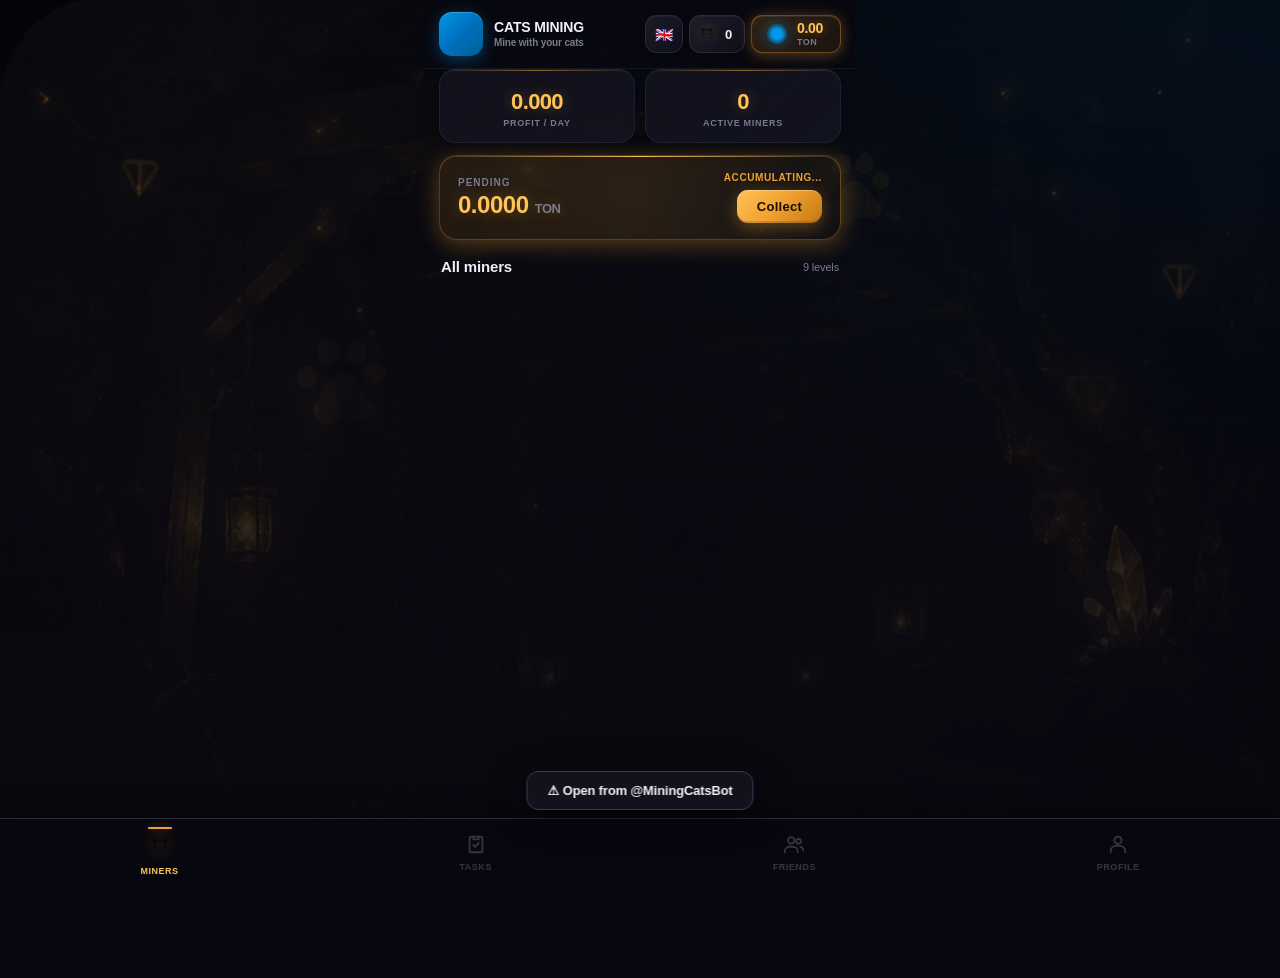
==== public/index.html @ e2fbff1a "premium cat icon replaces pickaxe svg everywhere" ====
<!DOCTYPE html>
<html lang="en">
<head>
<meta charset="UTF-8">
<meta name="viewport" content="width=device-width,initial-scale=1,maximum-scale=1,user-scalable=no,viewport-fit=cover">
<meta name="theme-color" content="#080810">
<title>Cats Mining</title>
<link rel="stylesheet" href="style.css">
<script src="https://telegram.org/js/telegram-web-app.js"></script>
<script src="https://unpkg.com/@tonconnect/ui@2.0.6/dist/tonconnect-ui.min.js"></script>
</head>
<body>
<div id="app">

  <!-- HEADER (no wallet button) -->
  <div class="header">
    <div class="header-left">
      <div class="hdr-logo-wrap">
        <img class="hdr-logo" src="images/logo.png" alt="" onerror="this.style.display='none'">
      </div>
      <div>
        <div class="hdr-name">CATS MINING</div>
        <div class="hdr-sub" id="app-sub">Mine with your cats</div>
      </div>
    </div>
    <div class="header-right">
      <div class="lang-btn" id="lang-btn" onclick="toggleLangMenu()">🇬🇧</div>
      <div class="hdr-mini-stat">
        <img class="mini-cat" src="images/cat-icon.png" alt="">
        <span id="hdr-miners">0</span>
      </div>
      <div class="hdr-balance">
        <img class="ton-ico-lg" src="images/ton-coin.png" alt="" onerror="this.outerHTML='<div class=ton-glow></div>'">
        <div>
          <div class="hdr-bal-val" id="balance-display">0.00</div>
          <div class="hdr-bal-lbl">TON</div>
        </div>
      </div>
    </div>
  </div>

  <!-- LANG MENU -->
  <div class="lang-menu" id="lang-menu" style="display:none">
    <div class="lang-opt" onclick="setLang('en')">🇬🇧 English</div>
    <div class="lang-opt" onclick="setLang('ru')">🇷🇺 Русский</div>
    <div class="lang-opt" onclick="setLang('ar')">🇸🇦 العربية</div>
    <div class="lang-opt" onclick="setLang('pt')">🇧🇷 Português</div>
    <div class="lang-opt" onclick="setLang('hi')">🇮🇳 हिन्दी</div>
    <div class="lang-opt" onclick="setLang('tr')">🇹🇷 Türkçe</div>
  </div>

  <!-- PAGES -->
  <div class="pages">

    <!-- MINERS -->
    <div class="page active" id="page-miners">
      <div class="hero-bg">
        <img src="images/welcome.png" alt="" onerror="this.parentElement.style.display='none'">
        <div class="hero-overlay"></div>
      </div>
      <div class="stats-row">
        <div class="stat-card">
          <div class="stat-ico" id="stat-ico-profit"></div>
          <div class="stat-val" id="stat-profit">0.000</div>
          <div class="stat-lbl" id="stat-profit-label">Profit / day</div>
        </div>
        <div class="stat-card">
          <div class="stat-ico" id="stat-ico-miners"></div>
          <div class="stat-val" id="stat-miners">0</div>
          <div class="stat-lbl" id="stat-miners-label">Active miners</div>
        </div>
      </div>
      <div class="pending-box">
        <div>
          <div class="pnd-lbl" id="pending-label">PENDING</div>
          <div class="pnd-val" id="pending-value">0.0000 <span class="pnd-ton">TON</span></div>
        </div>
        <div class="pnd-right">
          <div class="pnd-status" id="pending-status">Accumulating...</div>
          <button class="pnd-btn" id="collect-btn" onclick="collectEarnings()">Collect</button>
        </div>
      </div>
      <div class="sec-hdr">
        <span id="miners-title">All miners</span>
        <span class="sec-count">9 <span id="miners-levels">levels</span></span>
      </div>
      <div id="miners-list"></div>
    </div>

    <!-- TASKS -->
    <div class="page" id="page-tasks">
      <div class="pg-banner"><img src="images/bg-tasks.png" alt="" onerror="this.parentElement.style.display='none'"></div>
      <div class="sec-hdr"><span id="tasks-title">Available tasks</span></div>
      <div id="tasks-list"></div>
    </div>

    <!-- FRIENDS -->
    <div class="page" id="page-friends">
      <div class="pg-banner"><img src="images/bg-friends.png" alt="" onerror="this.parentElement.style.display='none'"></div>
      <div class="fr-hdr">
        <div class="fr-title" id="friends-title">Invite Friends</div>
        <div class="fr-sub" id="friends-sub">Earn 10% commission on every deposit</div>
      </div>
      <div class="ref-box">
        <div class="ref-lbl" id="ref-label">Your invite link</div>
        <div class="ref-row">
          <input class="ref-inp" id="ref-link" readonly>
          <button class="ref-copy" onclick="copyRefLink()">📋</button>
        </div>
        <div class="ref-btns">
          <button class="ref-btn-share" onclick="shareRef()" id="btn-share">↗ Share</button>
          <button class="ref-btn-send" onclick="sendRefChat()" id="btn-send">✈ Send</button>
        </div>
      </div>
      <div class="ref-stats">
        <div class="ref-stat-card">
          <div class="ref-stat-num" id="ref-count">0</div>
          <div class="ref-stat-lbl" id="ref-count-label">Total referrals</div>
        </div>
        <div class="ref-stat-card">
          <div class="ref-stat-num" id="ref-commission">0.00</div>
          <div class="ref-stat-lbl" id="ref-commission-label">Commission</div>
        </div>
      </div>
      <div id="ref-list"></div>
    </div>

    <!-- PROFILE -->
    <div class="page" id="page-profile">
      <div class="prof-hdr">
        <div class="prof-av" id="profile-avatar"></div>
        <div class="prof-name" id="profile-name">Player</div>
        <div class="prof-id" id="profile-id">ID: ---</div>
      </div>

      <!-- WALLET CARD -->
      <div class="wallet-card" id="wallet-card">
        <div class="wallet-card-top">
          <div class="wallet-card-icon">
            <img src="images/ton-coin.png" alt="" onerror="this.outerHTML='<div class=ton-glow></div>'">
          </div>
          <div class="wallet-card-info">
            <div class="wallet-card-lbl">Balance</div>
            <div class="wallet-card-val" id="wallet-card-balance">0.00 TON</div>
            <div class="wallet-card-usd" id="wallet-card-usd">≈ $0.00</div>
          </div>
          <button class="wallet-card-btn" id="wallet-card-btn" onclick="connectWallet()">
            <svg viewBox="0 0 24 24" fill="none" stroke="currentColor" stroke-width="2" stroke-linecap="round" stroke-linejoin="round"><rect x="2" y="6" width="20" height="14" rx="2"/><path d="M16 14a2 2 0 010-4h6v4z"/></svg>
            <span id="wallet-card-btn-text">Connect</span>
          </button>
        </div>
        <div class="wallet-card-addr" id="wallet-card-addr" style="display:none">
          <span class="wallet-addr-text" id="wallet-addr-text"></span>
          <button class="wallet-addr-copy" onclick="copyWalletAddr()">📋</button>
        </div>
      </div>

      <div class="prof-stats">
        <div class="prof-row"><span class="prof-lbl" id="ps-invested-label">Total Invested</span><span class="prof-val" id="ps-invested">0.00 TON</span></div>
        <div class="prof-row"><span class="prof-lbl" id="ps-earned-label">Total Earned</span><span class="prof-val green" id="ps-earned">0.00 TON</span></div>
        <div class="prof-row"><span class="prof-lbl" id="ps-withdrawn-label">Total Withdrawn</span><span class="prof-val" id="ps-withdrawn">0.00 TON</span></div>
        <div class="prof-row"><span class="prof-lbl" id="ps-balance-label">Referrals</span><span class="prof-val" id="ps-refs">0</span></div>
        <div class="prof-row"><span class="prof-lbl" id="ps-joined-label">Joined</span><span class="prof-val" id="ps-joined">---</span></div>
      </div>

      <button class="wd-btn" onclick="openWithdraw()" id="withdraw-btn">
        <svg viewBox="0 0 24 24" fill="none" stroke="currentColor" stroke-width="2.5" stroke-linecap="round" stroke-linejoin="round"><path d="M12 19V5"/><path d="M5 12l7-7 7 7"/></svg>
        Withdraw
      </button>

      <div class="lang-sec">
        <div class="lang-sec-title" id="lang-title">Language</div>
        <div class="lang-chips">
          <div class="lang-c" onclick="setLang('en')">🇬🇧</div>
          <div class="lang-c" onclick="setLang('ru')">🇷🇺</div>
          <div class="lang-c" onclick="setLang('ar')">🇸🇦</div>
          <div class="lang-c" onclick="setLang('pt')">🇧🇷</div>
          <div class="lang-c" onclick="setLang('hi')">🇮🇳</div>
          <div class="lang-c" onclick="setLang('tr')">🇹🇷</div>
        </div>
      </div>
    </div>

    <!-- MANUAL DEPOSIT FULL PAGE -->
    <div class="page" id="page-manual">
      <div class="manual-hdr">
        <button class="back-btn" onclick="goPage('miners',document.querySelector('.nav-i'))">
          <svg viewBox="0 0 24 24" fill="none" stroke="currentColor" stroke-width="2.5" stroke-linecap="round" stroke-linejoin="round"><path d="M15 18l-6-6 6-6"/></svg>
        </button>
        <div class="manual-title">Manual Deposit</div>
        <div style="width:32px"></div>
      </div>

      <div class="manual-amount-box">
        <div class="manual-amt-lbl">Send exactly</div>
        <div class="manual-amt-val" id="manual-amt-val">0.000000 TON</div>
        <div class="manual-amt-sub">to the address below</div>
      </div>

      <div class="manual-step">
        <div class="manual-step-hdr">
          <div class="manual-step-num">1</div>
          <div class="manual-step-title">WALLET ADDRESS</div>
        </div>
        <div class="manual-input-row">
          <div class="manual-input-val" id="manual-addr-val"></div>
          <button class="manual-copy-btn" onclick="copyText(document.getElementById('manual-addr-val').textContent)">Copy</button>
        </div>
      </div>

      <div class="manual-step">
        <div class="manual-step-hdr">
          <div class="manual-step-num">2</div>
          <div class="manual-step-title">MEMO / COMMENT</div>
        </div>
        <div class="manual-input-row memo-row">
          <div class="manual-input-val memo-val" id="manual-memo-val"></div>
          <button class="manual-copy-btn" onclick="copyText(document.getElementById('manual-memo-val').textContent)">Copy</button>
        </div>
      </div>

      <div class="manual-warn">
        <div class="manual-warn-hdr">⚠️ Important</div>
        <ul>
          <li>Send exactly <span id="manual-warn-amt">0</span> TON</li>
          <li>Include the memo / comment</li>
          <li>Miner activates after verification (max 10 min)</li>
        </ul>
      </div>

      <button class="manual-confirm-btn" onclick="confirmManualPayment()">
        I have sent the payment
      </button>
    </div>

    <!-- PAYMENT SENT SUCCESS -->
    <div class="page" id="page-sent">
      <div class="sent-wrap">
        <div class="sent-ring">
          <svg class="sent-check" viewBox="0 0 24 24" fill="none" stroke="currentColor" stroke-width="3" stroke-linecap="round" stroke-linejoin="round"><polyline points="20 6 9 17 4 12"/></svg>
        </div>
        <div class="sent-title">Payment Sent!</div>
        <div class="sent-sub">Your payment is being verified<br>This may take up to 10 minutes</div>

        <div class="sent-miner-card" id="sent-miner-card"></div>

        <div class="sent-status-row">
          <span class="sent-status-lbl">Status</span>
          <span class="sent-status-val">⏳ Pending verification</span>
        </div>

        <div class="sent-info">You will be notified here<br>once your miner is active.</div>

        <button class="sent-btn" onclick="goPage('miners',document.querySelector('.nav-i'))">Go to Miners</button>
      </div>
    </div>
  </div>

  <!-- BUY MINER MODAL -->
  <div class="modal" id="buy-modal" style="display:none" onclick="if(event.target===this)this.style.display='none'">
    <div class="modal-box" id="buy-content"></div>
  </div>

  <!-- WITHDRAW MODAL -->
  <div class="modal" id="withdraw-modal" style="display:none" onclick="if(event.target===this)this.style.display='none'">
    <div class="modal-box" id="withdraw-content"></div>
  </div>

  <!-- TOAST -->
  <div class="toast" id="toast"></div>

  <!-- NAV -->
  <div class="nav">
    <div class="nav-i active" data-page="miners" onclick="goPage('miners',this)">
      <img class="nav-cat" src="images/cat-icon.png" alt="">
      <div class="nav-t" id="nav-miners">Miners</div>
    </div>
    <div class="nav-i" data-page="tasks" onclick="goPage('tasks',this)">
      <svg class="nav-svg" viewBox="0 0 24 24" fill="none" stroke="currentColor" stroke-width="2" stroke-linecap="round" stroke-linejoin="round"><rect x="5" y="4" width="14" height="17" rx="2"/><path d="M9 4v3h6V4"/><path d="M9 13l2 2 4-4"/></svg>
      <div class="nav-t" id="nav-tasks">Tasks</div>
    </div>
    <div class="nav-i" data-page="friends" onclick="goPage('friends',this)">
      <svg class="nav-svg" viewBox="0 0 24 24" fill="none" stroke="currentColor" stroke-width="2" stroke-linecap="round" stroke-linejoin="round"><circle cx="9" cy="8" r="3.5"/><path d="M2 21v-1a5 5 0 015-5h4a5 5 0 015 5v1"/><circle cx="17" cy="9" r="2.5"/><path d="M22 19v-.5a3.5 3.5 0 00-3-3.46"/></svg>
      <div class="nav-t" id="nav-friends">Friends</div>
    </div>
    <div class="nav-i" data-page="profile" onclick="goPage('profile',this)">
      <svg class="nav-svg" viewBox="0 0 24 24" fill="none" stroke="currentColor" stroke-width="2" stroke-linecap="round" stroke-linejoin="round"><circle cx="12" cy="8" r="4"/><path d="M4 21v-1a6 6 0 016-6h4a6 6 0 016 6v1"/></svg>
      <div class="nav-t" id="nav-profile">Profile</div>
    </div>
  </div>

</div>
<script src="lang.js"></script>
<script src="app.js"></script>
</body>
</html>
---- public/style.css ----
:root{
  --bg:#080810;
  --bg-2:#0d0d18;
  --sf:#13131f;
  --sf-2:#181826;
  --cd:#1f1f2e;
  --bd:#2a2a3e;
  --bd-glow:#3a3a55;
  --amber:#f0a030;
  --amber-l:#ffc457;
  --amber-glow:rgba(240,160,48,.35);
  --blue:#0098EA;
  --blue-l:#3ab9ff;
  --blue-glow:rgba(0,152,234,.35);
  --green:#10b981;
  --green-glow:rgba(16,185,129,.35);
  --purple:#a855f7;
  --purple-glow:rgba(168,85,247,.35);
  --red:#ef4444;
  --tx:#f0f0f5;
  --dm:#7a7a8e;
  --dm-2:#4a4a5e;
}
*{margin:0;padding:0;box-sizing:border-box;-webkit-tap-highlight-color:transparent;-webkit-user-select:none;user-select:none}
html,body{height:100%;overflow-x:hidden}
body{
  background:var(--bg);
  background-image:
    radial-gradient(ellipse at top right, rgba(0,152,234,.12) 0%, transparent 50%),
    radial-gradient(ellipse at bottom left, rgba(240,160,48,.08) 0%, transparent 50%),
    url('images/bg-app.png');
  background-size:cover;
  background-position:center top;
  background-repeat:no-repeat;
  background-attachment:fixed;
  color:var(--tx);
  font-family:'SF Pro Display',-apple-system,BlinkMacSystemFont,'Segoe UI',Roboto,sans-serif;
  font-weight:500;letter-spacing:-.01em;
  padding-bottom:78px;min-height:100vh;
}
body::before{
  content:'';position:fixed;inset:0;
  background:linear-gradient(180deg,rgba(8,8,16,.4) 0%,rgba(8,8,16,.85) 60%,rgba(8,8,16,.95) 100%);
  pointer-events:none;z-index:0;
}
#app{max-width:430px;margin:0 auto;min-height:100vh;position:relative;z-index:1}

/* ============ HEADER ============ */
.header{
  display:flex;justify-content:space-between;align-items:center;
  padding:12px 14px 12px;gap:10px;
  position:sticky;top:0;z-index:30;
  background:linear-gradient(180deg,rgba(8,8,16,.95) 0%,rgba(8,8,16,.85) 100%);
  backdrop-filter:blur(20px);-webkit-backdrop-filter:blur(20px);
  border-bottom:1px solid rgba(42,42,62,.4);
}
.header-left{display:flex;align-items:center;gap:11px;flex:1;min-width:0}
.hdr-logo-wrap{
  width:44px;height:44px;border-radius:13px;
  background:linear-gradient(135deg,var(--blue) 0%,#0070BB 50%,#005f99 100%);
  display:flex;align-items:center;justify-content:center;
  box-shadow:0 4px 16px var(--blue-glow),inset 0 1px 0 rgba(255,255,255,.2);
  position:relative;flex-shrink:0;
}
.hdr-logo{width:40px;height:40px;border-radius:11px;object-fit:cover}
.hdr-name{font-size:14px;font-weight:800;letter-spacing:-.01em;color:var(--tx);line-height:1.1}
.hdr-sub{font-size:10px;color:var(--dm);font-weight:600;margin-top:2px;line-height:1}
.header-right{display:flex;align-items:stretch;gap:6px;flex-shrink:0;height:38px}

/* All header cards same height + style */
.lang-btn,.hdr-mini-stat,.hdr-balance{
  height:38px;
  border-radius:11px;
  display:flex;align-items:center;justify-content:center;
  cursor:pointer;transition:transform .12s,border-color .15s;
  backdrop-filter:blur(10px);-webkit-backdrop-filter:blur(10px);
  box-shadow:0 2px 10px rgba(0,0,0,.3),inset 0 1px 0 rgba(255,255,255,.04);
}
.lang-btn:active,.hdr-mini-stat:active,.hdr-balance:active{transform:scale(.96)}

/* Language button */
.lang-btn{
  width:38px;
  background:linear-gradient(135deg,rgba(31,31,46,.85),rgba(19,19,31,.7));
  border:1px solid var(--bd);
  font-size:15px;line-height:1;
}
.lang-btn:hover{border-color:var(--bd-glow)}

/* Miner count card */
.hdr-mini-stat{
  background:linear-gradient(135deg,rgba(31,31,46,.85),rgba(19,19,31,.7));
  border:1px solid var(--bd);
  padding:0 12px 0 6px;gap:7px;
}
.hdr-mini-stat .mini-ico{
  width:14px;height:14px;color:var(--amber);
  filter:drop-shadow(0 0 4px var(--amber-glow));
  flex-shrink:0;
}
.hdr-mini-stat span{font-size:13px;font-weight:800;color:var(--tx);line-height:1}

/* TON Balance card */
.hdr-balance{
  background:linear-gradient(135deg,rgba(240,160,48,.18) 0%,rgba(240,160,48,.08) 100%);
  border:1px solid rgba(240,160,48,.35);
  box-shadow:0 2px 14px var(--amber-glow),inset 0 1px 0 rgba(255,255,255,.08);
  padding:0 12px 0 8px;gap:8px;
  min-width:90px;
}
.ton-ico-lg{
  width:24px;height:24px;border-radius:50%;flex-shrink:0;
  box-shadow:0 0 8px var(--amber-glow);
}
.ton-glow{
  width:24px;height:24px;border-radius:50%;
  background:radial-gradient(circle,var(--blue) 30%,transparent 70%);
  box-shadow:0 0 10px var(--blue-glow);flex-shrink:0;
}
.hdr-bal-val{font-size:14px;font-weight:800;color:var(--amber-l);line-height:1.1;letter-spacing:-.02em;text-shadow:0 0 8px var(--amber-glow)}
.hdr-bal-lbl{font-size:9px;color:var(--dm);font-weight:700;margin-top:2px;letter-spacing:.06em;line-height:1}

/* ============ LANG MENU ============ */
.lang-menu{
  position:fixed;top:55px;right:14px;
  background:rgba(19,19,31,.96);backdrop-filter:blur(20px);
  border:1px solid var(--bd-glow);border-radius:14px;
  z-index:100;min-width:160px;overflow:hidden;
  box-shadow:0 12px 40px rgba(0,0,0,.6);
}
.lang-opt{padding:12px 16px;font-size:13px;cursor:pointer;font-weight:600}
.lang-opt:hover{background:var(--cd)}
.lang-opt:not(:last-child){border-bottom:1px solid var(--bd)}

/* ============ HERO ============ */
.hero-bg{
  position:relative;margin:10px 14px;border-radius:16px;overflow:hidden;
  height:130px;border:1px solid var(--bd-glow);
  box-shadow:0 4px 20px rgba(0,0,0,.4);
}
.hero-bg img{width:100%;height:100%;object-fit:cover;display:block}
.hero-overlay{position:absolute;inset:0;background:linear-gradient(180deg,rgba(8,8,16,.1) 0%,rgba(8,8,16,.5) 60%,rgba(8,8,16,.95) 100%)}

/* ============ STATS ============ */
.stats-row{display:flex;gap:10px;margin:0 14px 12px;position:relative;z-index:1}
.stat-card{
  flex:1;
  background:linear-gradient(135deg,rgba(19,19,31,.85),rgba(24,24,38,.6));
  backdrop-filter:blur(14px);-webkit-backdrop-filter:blur(14px);
  border:1px solid rgba(42,42,62,.6);
  border-radius:16px;padding:14px 10px;
  text-align:center;
  box-shadow:0 4px 18px rgba(0,0,0,.35),inset 0 1px 0 rgba(255,255,255,.04);
  position:relative;overflow:hidden;
}
.stat-card::before{
  content:'';position:absolute;top:0;left:0;right:0;height:1px;
  background:linear-gradient(90deg,transparent,var(--amber),transparent);opacity:.5;
}
.stat-ico{margin-bottom:5px;color:var(--amber);display:flex;justify-content:center}
.stat-ico .ic{filter:drop-shadow(0 0 8px var(--amber-glow))}
.stat-val{font-size:22px;font-weight:800;color:var(--amber-l);letter-spacing:-.03em;text-shadow:0 0 14px var(--amber-glow)}
.stat-lbl{font-size:9px;color:var(--dm);text-transform:uppercase;letter-spacing:.08em;margin-top:3px;font-weight:700}

/* ============ PENDING ============ */
.pending-box{
  margin:0 14px 14px;
  background:linear-gradient(135deg,rgba(240,160,48,.12),rgba(240,160,48,.03));
  backdrop-filter:blur(14px);-webkit-backdrop-filter:blur(14px);
  border:1px solid rgba(240,160,48,.3);border-radius:18px;padding:16px 18px;
  display:flex;justify-content:space-between;align-items:center;
  box-shadow:0 4px 22px var(--amber-glow),inset 0 1px 0 rgba(255,255,255,.08);
  position:relative;overflow:hidden;
}
.pending-box::before{
  content:'';position:absolute;top:0;left:0;right:0;height:1px;
  background:linear-gradient(90deg,transparent,var(--amber-l),transparent);
}
.pending-box::after{
  content:'';position:absolute;inset:-50%;
  background:radial-gradient(circle,rgba(240,160,48,.08) 0%,transparent 50%);
  animation:pending-glow 3.5s ease-in-out infinite;pointer-events:none;
}
@keyframes pending-glow{0%,100%{opacity:.4}50%{opacity:1}}
.pnd-lbl{font-size:10px;color:var(--dm);text-transform:uppercase;letter-spacing:.1em;font-weight:700;position:relative;z-index:1}
.pnd-val{font-size:24px;font-weight:800;color:var(--amber-l);margin-top:3px;text-shadow:0 0 16px var(--amber-glow);position:relative;z-index:1;letter-spacing:-.02em}
.pnd-ton{font-size:13px;color:var(--dm);font-weight:600}
.pnd-right{text-align:right;position:relative;z-index:1}
.pnd-status{font-size:10px;color:var(--amber);margin-bottom:7px;font-weight:700;text-transform:uppercase;letter-spacing:.06em}
.pnd-btn{
  background:linear-gradient(135deg,var(--amber-l) 0%,var(--amber) 50%,#c47812 100%);
  color:#1a0f00;border:none;border-radius:11px;padding:9px 20px;
  font-size:13px;font-weight:800;cursor:pointer;
  box-shadow:0 4px 16px var(--amber-glow),inset 0 1px 0 rgba(255,255,255,.3),inset 0 -2px 0 rgba(0,0,0,.15);
  letter-spacing:.02em;
}
.pnd-btn:active{transform:scale(.95)}

/* ============ SECTION ============ */
.sec-hdr{display:flex;justify-content:space-between;align-items:center;padding:4px 16px 10px;font-size:15px;font-weight:800;letter-spacing:-.01em}
.sec-count{font-size:11px;color:var(--dm);font-weight:500}

/* ============ MINER CARDS ============ */
.miner-card{
  background:linear-gradient(135deg,rgba(19,19,31,.85),rgba(13,13,24,.7));
  backdrop-filter:blur(14px);-webkit-backdrop-filter:blur(14px);
  border:1px solid rgba(42,42,62,.6);
  border-radius:18px;padding:16px;margin:0 14px 12px;
  position:relative;overflow:hidden;
  box-shadow:0 6px 24px rgba(0,0,0,.4),inset 0 1px 0 rgba(255,255,255,.04);
  transition:transform .15s,box-shadow .25s;
}
.miner-card:active{transform:scale(.99)}
.miner-card::before{
  content:'';position:absolute;top:0;left:0;right:0;height:2px;
  background:linear-gradient(90deg,transparent,var(--amber-l),transparent);
  opacity:.7;
}
.miner-card::after{
  content:'';position:absolute;top:0;left:-100%;width:100%;height:100%;
  background:linear-gradient(90deg,transparent,rgba(255,255,255,.04),transparent);
  transition:left .8s;pointer-events:none;
}
.miner-card:hover::after{left:100%}
.miner-card.premium{
  border-color:rgba(168,85,247,.4);
  box-shadow:0 6px 28px rgba(168,85,247,.18),inset 0 1px 0 rgba(168,85,247,.1);
}
.miner-card.premium::before{background:linear-gradient(90deg,transparent,var(--purple),transparent)}
.miner-card.legendary{
  border-color:rgba(240,160,48,.5);
  box-shadow:0 6px 32px var(--amber-glow),inset 0 1px 0 rgba(240,160,48,.15);
}
.miner-card.legendary::before{background:linear-gradient(90deg,transparent,var(--amber),transparent);height:3px}
.miner-card.free-card{
  border-color:rgba(16,185,129,.4);
  box-shadow:0 6px 28px rgba(16,185,129,.18),inset 0 1px 0 rgba(16,185,129,.1);
}
.miner-card.free-card::before{background:linear-gradient(90deg,transparent,var(--green),transparent)}

.miner-top{display:flex;align-items:center;gap:12px;margin-bottom:12px;position:relative;z-index:1}
.miner-img{
  width:60px;height:60px;border-radius:14px;
  background:var(--cd);overflow:hidden;flex-shrink:0;
  border:1px solid var(--bd-glow);
  box-shadow:0 6px 16px rgba(0,0,0,.5),inset 0 1px 0 rgba(255,255,255,.06);
  position:relative;
}
.miner-img::after{
  content:'';position:absolute;inset:0;
  background:linear-gradient(135deg,rgba(255,255,255,.08),transparent 50%);
  pointer-events:none;
}
.miner-img img{width:100%;height:100%;object-fit:cover}
.miner-info{flex:1;min-width:0}
.miner-name{font-size:16px;font-weight:800;letter-spacing:-.02em}
.miner-name .lv{font-size:11px;color:var(--blue-l);font-weight:700;margin-left:6px;background:rgba(0,152,234,.18);padding:2px 8px;border-radius:6px;border:1px solid rgba(0,152,234,.25)}
.miner-sub{font-size:12px;color:var(--dm);margin-top:3px;font-weight:500}
.miner-badge{font-size:10px;padding:5px 10px;border-radius:8px;font-weight:800;white-space:nowrap;display:inline-flex;align-items:center;gap:4px}
.badge-active{background:rgba(16,185,129,.18);color:var(--green);border:1px solid rgba(16,185,129,.35);box-shadow:0 0 12px rgba(16,185,129,.25)}
.miner-badge.warmup{background:rgba(240,160,48,.18);color:var(--amber-l);border:1px solid rgba(240,160,48,.35);box-shadow:0 0 12px var(--amber-glow)}

.miner-stats{display:flex;gap:7px;margin-bottom:13px;position:relative;z-index:1}
.miner-stat{
  flex:1;
  background:linear-gradient(135deg,rgba(8,8,16,.7),rgba(8,8,16,.4));
  border:1px solid var(--bd);
  border-radius:11px;padding:10px 6px;text-align:center;
}
.miner-stat-label{font-size:9px;color:var(--dm);text-transform:uppercase;letter-spacing:.06em;font-weight:700}
.miner-stat-value{font-size:15px;font-weight:800;margin-top:3px;letter-spacing:-.02em}
.miner-stat-value.gold{color:var(--amber-l);text-shadow:0 0 8px var(--amber-glow)}
.miner-stat-value.green{color:var(--green);text-shadow:0 0 6px rgba(16,185,129,.3)}

/* ============ BUY BUTTONS ============ */
.buy-btn{
  width:100%;border:none;border-radius:13px;
  padding:14px;font-size:14px;font-weight:800;
  cursor:pointer;transition:transform .12s,box-shadow .25s;
  letter-spacing:.02em;position:relative;overflow:hidden;
  display:inline-flex;align-items:center;justify-content:center;gap:8px;
  text-shadow:0 1px 2px rgba(0,0,0,.15);
}
.buy-btn::before{
  content:'';position:absolute;top:0;left:-100%;width:50%;height:100%;
  background:linear-gradient(90deg,transparent,rgba(255,255,255,.2),transparent);
  transition:left .6s;
}
.buy-btn:hover::before{left:150%}
.buy-btn:active{transform:scale(.97)}

.buy-btn:not(.disabled):not(.free):not(.premium):not(.legendary){
  background:linear-gradient(135deg,var(--amber-l) 0%,var(--amber) 50%,#c47812 100%);
  color:#1a0f00;
  box-shadow:0 6px 20px var(--amber-glow),inset 0 1px 0 rgba(255,255,255,.3),inset 0 -2px 0 rgba(0,0,0,.15);
}
.buy-btn.free{
  background:linear-gradient(135deg,#34d399 0%,var(--green) 50%,#047857 100%);
  color:#fff;
  box-shadow:0 6px 20px var(--green-glow),inset 0 1px 0 rgba(255,255,255,.25),inset 0 -2px 0 rgba(0,0,0,.15);
}
.buy-btn.premium{
  background:linear-gradient(135deg,#c084fc 0%,var(--purple) 50%,#7c3aed 100%);
  color:#fff;
  box-shadow:0 6px 20px var(--purple-glow),inset 0 1px 0 rgba(255,255,255,.25),inset 0 -2px 0 rgba(0,0,0,.15);
}
.buy-btn.legendary{
  background:linear-gradient(135deg,#fde68a 0%,var(--amber-l) 30%,var(--amber) 60%,#92400e 100%);
  color:#1a0f00;
  box-shadow:0 6px 24px var(--amber-glow),0 0 16px var(--amber-glow),inset 0 1px 0 rgba(255,255,255,.4),inset 0 -2px 0 rgba(0,0,0,.2);
  animation:legendary-pulse 2.5s ease-in-out infinite;
}
@keyframes legendary-pulse{0%,100%{box-shadow:0 6px 24px var(--amber-glow),0 0 16px var(--amber-glow),inset 0 1px 0 rgba(255,255,255,.4),inset 0 -2px 0 rgba(0,0,0,.2)}50%{box-shadow:0 6px 28px var(--amber-glow),0 0 24px var(--amber-glow),inset 0 1px 0 rgba(255,255,255,.5),inset 0 -2px 0 rgba(0,0,0,.2)}}
.buy-btn.disabled{
  background:linear-gradient(135deg,rgba(31,31,46,.6),rgba(20,20,32,.6));
  color:var(--dm);cursor:default;box-shadow:none;
  border:1px solid var(--bd);
}
.buy-btn.disabled::before{display:none}

/* ============ PAGES ============ */
.page{display:none;padding-bottom:16px}
.page.active{display:block}
.pg-banner{margin:10px 14px 12px;border-radius:14px;overflow:hidden;border:1px solid var(--bd-glow);box-shadow:0 4px 20px rgba(0,0,0,.4)}
.pg-banner img{width:100%;display:block}

/* ============ TASKS PRO ============ */
.task-card{
  display:flex;align-items:center;gap:12px;
  background:linear-gradient(135deg,var(--sf),var(--bg-2));
  border:1px solid var(--bd);border-radius:14px;padding:12px 14px;margin:0 14px 8px;
  box-shadow:0 3px 12px rgba(0,0,0,.3);transition:transform .12s,border-color .15s;
}
.task-card:active{transform:scale(.99)}
.task-icon{
  width:44px;height:44px;border-radius:12px;
  display:flex;align-items:center;justify-content:center;
  flex-shrink:0;position:relative;
}
.task-icon svg{width:22px;height:22px;stroke-width:2;stroke-linecap:round;stroke-linejoin:round;fill:none}
.task-icon.blue{background:linear-gradient(135deg,rgba(0,152,234,.2),rgba(0,152,234,.08));border:1px solid rgba(0,152,234,.3);box-shadow:0 0 12px var(--blue-glow)}
.task-icon.blue svg{stroke:var(--blue-l)}
.task-icon.amber{background:linear-gradient(135deg,rgba(240,160,48,.2),rgba(240,160,48,.08));border:1px solid rgba(240,160,48,.3);box-shadow:0 0 12px var(--amber-glow)}
.task-icon.amber svg{stroke:var(--amber-l)}
.task-icon.green{background:linear-gradient(135deg,rgba(16,185,129,.2),rgba(16,185,129,.08));border:1px solid rgba(16,185,129,.3);box-shadow:0 0 12px var(--green-glow)}
.task-icon.green svg{stroke:var(--green)}
.task-icon.purple{background:linear-gradient(135deg,rgba(168,85,247,.2),rgba(168,85,247,.08));border:1px solid rgba(168,85,247,.3);box-shadow:0 0 12px var(--purple-glow)}
.task-icon.purple svg{stroke:var(--purple)}
.task-info{flex:1;min-width:0}
.task-name{font-size:13px;font-weight:700;letter-spacing:-.01em}
.task-reward{font-size:11px;color:var(--green);margin-top:2px;font-weight:700;display:flex;align-items:center;gap:3px}
.task-btn{border:none;border-radius:10px;padding:8px 18px;font-size:11px;font-weight:800;cursor:pointer;letter-spacing:.02em}
.task-btn:active{transform:scale(.95)}
.task-btn.go{background:linear-gradient(135deg,var(--amber),#d88a18);color:#000;box-shadow:0 3px 10px var(--amber-glow)}
.task-btn.claim{background:linear-gradient(135deg,var(--green),#047857);color:#fff;box-shadow:0 3px 10px var(--green-glow)}
.task-btn.done{background:var(--cd);color:var(--dm);cursor:default;border:1px solid var(--bd)}

/* ============ FRIENDS ============ */
.fr-hdr{text-align:center;padding:16px 14px 14px}
.fr-title{font-size:18px;font-weight:800;color:var(--amber-l);text-shadow:0 0 12px var(--amber-glow)}
.fr-sub{font-size:12px;color:var(--dm);margin-top:4px;font-weight:500}
.ref-box{margin:0 14px 10px;background:linear-gradient(135deg,var(--sf),var(--bg-2));border:1px solid var(--bd);border-radius:14px;padding:14px;box-shadow:0 4px 16px rgba(0,0,0,.3)}
.ref-lbl{font-size:10px;color:var(--dm);margin-bottom:8px;text-transform:uppercase;letter-spacing:.08em;font-weight:600}
.ref-row{display:flex;gap:6px;margin-bottom:10px}
.ref-inp{flex:1;background:rgba(8,8,16,.6);border:1px solid var(--bd);border-radius:10px;padding:10px 12px;font-size:11px;color:var(--tx);outline:none;font-family:monospace}
.ref-copy{background:linear-gradient(135deg,var(--blue),#0066BB);color:#fff;border:none;border-radius:10px;padding:10px 14px;cursor:pointer;font-size:14px;box-shadow:0 3px 10px var(--blue-glow)}
.ref-btns{display:flex;gap:6px}
.ref-btn-share{flex:1;background:linear-gradient(135deg,var(--amber),#d88a18);color:#000;border:none;border-radius:10px;padding:11px;font-size:12px;font-weight:800;cursor:pointer;box-shadow:0 3px 10px var(--amber-glow)}
.ref-btn-send{flex:1;background:var(--sf);color:var(--blue-l);border:1px solid var(--blue);border-radius:10px;padding:11px;font-size:12px;font-weight:800;cursor:pointer}

.ref-stats{display:flex;gap:8px;margin:0 14px 10px}
.ref-stat-card{flex:1;background:linear-gradient(135deg,var(--sf),var(--bg-2));border:1px solid var(--bd);border-radius:14px;padding:14px;text-align:center;box-shadow:0 4px 16px rgba(0,0,0,.3)}
.ref-stat-num{font-size:22px;font-weight:800;color:var(--amber-l);text-shadow:0 0 12px var(--amber-glow)}
.ref-stat-lbl{font-size:10px;color:var(--dm);margin-top:4px;text-transform:uppercase;letter-spacing:.06em;font-weight:600}

/* ============ PROFILE ============ */
.prof-hdr{text-align:center;padding:20px 14px 14px}
.prof-av{font-size:52px;margin-bottom:8px}
.prof-av img{width:80px;height:80px;border-radius:50%;border:3px solid var(--amber);box-shadow:0 0 20px var(--amber-glow)}
.prof-name{font-size:18px;font-weight:800}
.prof-id{font-size:11px;color:var(--dm);margin-top:3px;font-family:monospace}

/* WALLET CARD */
.wallet-card{
  margin:0 14px 12px;
  background:linear-gradient(135deg,rgba(0,152,234,.1),rgba(0,152,234,.02));
  border:1px solid rgba(0,152,234,.25);border-radius:16px;padding:14px;
  box-shadow:0 4px 24px var(--blue-glow);
  position:relative;overflow:hidden;
}
.wallet-card::before{
  content:'';position:absolute;top:0;left:0;right:0;height:1px;
  background:linear-gradient(90deg,transparent,var(--blue-l),transparent);
}
.wallet-card-top{display:flex;align-items:center;gap:12px}
.wallet-card-icon{
  width:48px;height:48px;border-radius:50%;
  background:linear-gradient(135deg,var(--blue),#005f99);
  display:flex;align-items:center;justify-content:center;
  box-shadow:0 0 16px var(--blue-glow);flex-shrink:0;
}
.wallet-card-icon img{width:36px;height:36px;border-radius:50%}
.wallet-card-info{flex:1;min-width:0}
.wallet-card-lbl{font-size:10px;color:var(--dm);text-transform:uppercase;letter-spacing:.08em;font-weight:600}
.wallet-card-val{font-size:20px;font-weight:800;color:var(--amber-l);margin-top:1px;letter-spacing:-.02em;text-shadow:0 0 10px var(--amber-glow)}
.wallet-card-usd{font-size:11px;color:var(--dm);margin-top:1px;font-weight:500}
.wallet-card-btn{
  background:linear-gradient(135deg,var(--blue),#0070BB);color:#fff;
  border:none;border-radius:10px;padding:9px 14px;
  font-size:12px;font-weight:800;cursor:pointer;
  display:flex;align-items:center;gap:6px;
  box-shadow:0 4px 12px var(--blue-glow);flex-shrink:0;
}
.wallet-card-btn:active{transform:scale(.95)}
.wallet-card-btn.connected{background:linear-gradient(135deg,var(--green),#047857);box-shadow:0 4px 12px var(--green-glow)}
.wallet-card-btn svg{width:14px;height:14px;stroke-width:2;fill:none}
.wallet-card-addr{
  margin-top:12px;padding-top:12px;border-top:1px solid rgba(0,152,234,.2);
  display:flex;align-items:center;gap:8px;
}
.wallet-addr-text{flex:1;font-family:monospace;font-size:11px;color:var(--blue-l);overflow:hidden;text-overflow:ellipsis;white-space:nowrap}
.wallet-addr-copy{background:rgba(0,152,234,.15);border:1px solid var(--blue);border-radius:8px;padding:5px 10px;color:var(--blue-l);font-size:12px;cursor:pointer}

.prof-stats{margin:0 14px 12px;background:linear-gradient(135deg,var(--sf),var(--bg-2));border:1px solid var(--bd);border-radius:14px;overflow:hidden;box-shadow:0 4px 16px rgba(0,0,0,.3)}
.prof-row{display:flex;justify-content:space-between;align-items:center;padding:13px 16px}
.prof-row:not(:last-child){border-bottom:1px solid var(--bd)}
.prof-lbl{font-size:13px;color:var(--dm);font-weight:600}
.prof-val{font-size:13px;font-weight:800;letter-spacing:-.01em}
.prof-val.gold{color:var(--amber-l);text-shadow:0 0 8px var(--amber-glow)}
.prof-val.green{color:var(--green)}

.wd-btn{
  display:flex;align-items:center;justify-content:center;gap:8px;
  width:calc(100% - 28px);margin:0 14px 14px;
  background:linear-gradient(135deg,var(--amber),#d88a18);color:#000;
  border:none;border-radius:12px;padding:14px;font-size:14px;font-weight:800;
  cursor:pointer;letter-spacing:.02em;box-shadow:0 4px 18px var(--amber-glow);
}
.wd-btn:active{transform:scale(.97)}
.wd-btn svg{width:18px;height:18px;stroke:#000;stroke-width:2.5;fill:none}

.lang-sec{margin:0 14px}
.lang-sec-title{font-size:12px;color:var(--dm);margin-bottom:10px;text-transform:uppercase;letter-spacing:.08em;font-weight:600}
.lang-chips{display:flex;gap:6px;flex-wrap:wrap}
.lang-c{background:var(--sf);border:1px solid var(--bd);border-radius:10px;padding:9px 13px;font-size:16px;cursor:pointer;transition:border-color .15s}
.lang-c:hover{border-color:var(--amber)}

/* ============ MANUAL DEPOSIT PAGE ============ */
.manual-hdr{
  display:flex;justify-content:space-between;align-items:center;
  padding:12px 14px;border-bottom:1px solid var(--bd);
}
.back-btn{background:var(--sf);border:1px solid var(--bd);border-radius:10px;width:32px;height:32px;display:flex;align-items:center;justify-content:center;cursor:pointer}
.back-btn svg{width:16px;height:16px;stroke:var(--tx);stroke-width:2.5;fill:none}
.manual-title{font-size:15px;font-weight:800;letter-spacing:-.01em}

.manual-amount-box{
  margin:16px 14px;padding:20px;
  background:linear-gradient(135deg,rgba(240,160,48,.1),rgba(240,160,48,.02));
  border:1px solid rgba(240,160,48,.3);border-radius:16px;
  text-align:center;box-shadow:0 0 24px var(--amber-glow);
}
.manual-amt-lbl{font-size:11px;color:var(--dm);text-transform:uppercase;letter-spacing:.1em;font-weight:600}
.manual-amt-val{font-size:28px;font-weight:800;color:var(--amber-l);margin-top:6px;letter-spacing:-.02em;text-shadow:0 0 16px var(--amber-glow)}
.manual-amt-sub{font-size:11px;color:var(--dm);margin-top:4px;font-weight:500}

.manual-step{margin:0 14px 12px}
.manual-step-hdr{display:flex;align-items:center;gap:10px;margin-bottom:8px}
.manual-step-num{
  width:22px;height:22px;border-radius:50%;
  background:linear-gradient(135deg,var(--blue),#005f99);
  display:flex;align-items:center;justify-content:center;
  font-size:11px;font-weight:800;color:#fff;
  box-shadow:0 0 10px var(--blue-glow);
}
.manual-step-title{font-size:11px;color:var(--dm);text-transform:uppercase;letter-spacing:.08em;font-weight:700}
.manual-input-row{
  display:flex;align-items:center;gap:8px;
  background:var(--sf);border:1px solid var(--bd);border-radius:12px;padding:12px;
}
.manual-input-row.memo-row{
  background:linear-gradient(135deg,rgba(240,160,48,.08),var(--sf));
  border-color:rgba(240,160,48,.25);
}
.manual-input-val{flex:1;font-family:monospace;font-size:11px;color:var(--tx);word-break:break-all;line-height:1.5}
.memo-val{font-size:14px;font-weight:800;color:var(--amber-l);letter-spacing:1px;text-align:center}
.manual-copy-btn{
  background:linear-gradient(135deg,var(--blue),#0070BB);color:#fff;
  border:none;border-radius:8px;padding:7px 14px;
  font-size:12px;font-weight:800;cursor:pointer;flex-shrink:0;
  box-shadow:0 3px 10px var(--blue-glow);
}
.manual-copy-btn:active{transform:scale(.95)}

.manual-warn{
  margin:14px 14px 16px;padding:14px;
  background:linear-gradient(135deg,rgba(239,68,68,.08),rgba(239,68,68,.02));
  border:1px solid rgba(239,68,68,.2);border-radius:12px;
}
.manual-warn-hdr{font-size:12px;font-weight:800;color:#ef4444;margin-bottom:8px}
.manual-warn ul{list-style:none;font-size:12px;color:var(--tx);line-height:1.8;font-weight:500}
.manual-warn li::before{content:'• ';color:#ef4444;font-weight:800}

.manual-confirm-btn{
  display:block;width:calc(100% - 28px);margin:0 14px 20px;
  background:linear-gradient(135deg,var(--blue),#0070BB);color:#fff;
  border:none;border-radius:14px;padding:15px;font-size:14px;font-weight:800;
  cursor:pointer;letter-spacing:.02em;box-shadow:0 4px 18px var(--blue-glow);
}
.manual-confirm-btn:active{transform:scale(.97)}

/* ============ PAYMENT SENT ============ */
.sent-wrap{text-align:center;padding:40px 18px 20px}
.sent-ring{
  width:110px;height:110px;border-radius:50%;
  background:radial-gradient(circle,rgba(16,185,129,.15),transparent 70%);
  border:3px solid var(--green);
  display:flex;align-items:center;justify-content:center;
  margin:0 auto 20px;position:relative;
  box-shadow:0 0 30px var(--green-glow),inset 0 0 20px rgba(16,185,129,.2);
  animation:pulse-ring 2s ease-in-out infinite;
}
@keyframes pulse-ring{0%,100%{transform:scale(1)}50%{transform:scale(1.05)}}
.sent-check{width:50px;height:50px;color:var(--green);filter:drop-shadow(0 0 8px var(--green-glow))}
.sent-title{font-size:22px;font-weight:800;letter-spacing:-.02em}
.sent-sub{font-size:13px;color:var(--dm);margin-top:8px;line-height:1.6;font-weight:500}
.sent-miner-card{
  margin:20px 0 16px;padding:14px;
  background:linear-gradient(135deg,var(--sf),var(--bg-2));
  border:1px solid var(--bd);border-radius:14px;
  display:flex;align-items:center;gap:12px;text-align:left;
}
.sent-miner-card img{width:48px;height:48px;border-radius:12px;flex-shrink:0}
.sent-miner-card .info{flex:1}
.sent-miner-card .name{font-size:14px;font-weight:800}
.sent-miner-card .price{font-size:13px;color:var(--amber-l);font-weight:700;margin-top:2px}
.sent-status-row{
  margin:0 0 16px;padding:14px;
  background:linear-gradient(135deg,rgba(240,160,48,.06),var(--sf));
  border:1px solid rgba(240,160,48,.2);border-radius:12px;
  display:flex;justify-content:space-between;align-items:center;
}
.sent-status-lbl{font-size:12px;color:var(--dm);font-weight:600}
.sent-status-val{font-size:13px;color:var(--amber-l);font-weight:800}
.sent-info{font-size:12px;color:var(--dm);margin-bottom:24px;line-height:1.6;font-weight:500}
.sent-btn{
  width:100%;background:linear-gradient(135deg,var(--blue),#0070BB);color:#fff;
  border:none;border-radius:12px;padding:14px;font-size:14px;font-weight:800;
  cursor:pointer;box-shadow:0 4px 18px var(--blue-glow);
}
.sent-btn:active{transform:scale(.97)}

/* ============ MODAL ============ */
.modal{position:fixed;inset:0;background:rgba(0,0,0,.8);display:flex;align-items:flex-end;justify-content:center;z-index:200;backdrop-filter:blur(8px)}
.modal-box{
  background:linear-gradient(180deg,var(--sf),var(--bg-2));
  border-radius:24px 24px 0 0;padding:22px 18px 30px;
  width:100%;max-width:430px;border-top:1px solid var(--bd-glow);
  max-height:90vh;overflow-y:auto;box-shadow:0 -8px 40px rgba(0,0,0,.6);
}
.modal-title{font-size:17px;font-weight:800;margin-bottom:16px;text-align:center;letter-spacing:-.01em}
.modal-row{margin-bottom:14px}
.modal-label{font-size:12px;color:var(--dm);margin-bottom:6px;text-transform:uppercase;letter-spacing:.06em;font-weight:600}
.modal-input{width:100%;background:rgba(8,8,16,.6);border:1px solid var(--bd);border-radius:10px;padding:12px 13px;font-size:13px;color:var(--tx);outline:none;font-weight:500}
.modal-input:focus{border-color:var(--amber)}
.modal-fee{font-size:11px;color:var(--dm);margin-bottom:10px;font-weight:500}
.modal-btn{width:100%;background:linear-gradient(135deg,var(--amber),#d88a18);color:#000;border:none;border-radius:12px;padding:13px;font-size:14px;font-weight:800;cursor:pointer;letter-spacing:.02em;box-shadow:0 4px 16px var(--amber-glow)}
.modal-btn:active{transform:scale(.97)}

/* BUY MODAL */
.buy-hero{text-align:center;margin-bottom:16px}
.buy-hero img{width:84px;height:84px;border-radius:18px;box-shadow:0 6px 24px rgba(0,0,0,.5)}
.buy-name{font-size:19px;font-weight:800;margin-top:8px;letter-spacing:-.02em}
.buy-name .lv{font-size:12px;color:var(--blue-l);font-weight:700;margin-left:6px;background:rgba(0,152,234,.15);padding:2px 8px;border-radius:6px}
.buy-sub{font-size:12px;color:var(--dm);margin-top:3px;font-weight:500}
.buy-stats{display:flex;gap:6px;margin-bottom:16px}
.buy-stat{flex:1;background:var(--cd);border:1px solid var(--bd);border-radius:10px;padding:10px 6px;text-align:center}
.buy-stat-lbl{font-size:9px;color:var(--dm);text-transform:uppercase;letter-spacing:.05em;font-weight:600}
.buy-stat-val{font-size:15px;font-weight:800;margin-top:3px;letter-spacing:-.02em}
.buy-stat-val.gold{color:var(--amber-l)}
.buy-stat-val.green{color:var(--green)}
.buy-section-lbl{font-size:11px;color:var(--dm);text-transform:uppercase;letter-spacing:.08em;font-weight:700;margin:0 0 10px 4px}

.buy-option{
  width:100%;display:flex;justify-content:space-between;align-items:center;
  background:var(--cd);border:1px solid var(--bd);border-radius:14px;padding:14px;
  margin-bottom:8px;cursor:pointer;transition:all .15s;text-align:left;
}
.buy-option:active{transform:scale(.98)}
.buy-option:hover{border-color:var(--amber);box-shadow:0 0 16px var(--amber-glow)}
.buy-option.blue:hover{border-color:var(--blue);box-shadow:0 0 16px var(--blue-glow)}
.buy-option.green:hover{border-color:var(--green);box-shadow:0 0 16px var(--green-glow)}
.buy-option.disabled{opacity:.5;cursor:not-allowed}
.buy-option.disabled:hover{border-color:var(--bd);box-shadow:none;transform:none}

.buy-opt-left{display:flex;align-items:center;gap:11px;flex:1;min-width:0}
.buy-opt-icon{
  width:42px;height:42px;border-radius:12px;
  display:flex;align-items:center;justify-content:center;flex-shrink:0;
}
.buy-opt-icon svg{width:22px;height:22px;stroke-width:2;stroke-linecap:round;stroke-linejoin:round;fill:none;color:#fff}
.buy-opt-icon.blue{background:linear-gradient(135deg,var(--blue),#0070BB);box-shadow:0 4px 12px var(--blue-glow)}
.buy-opt-icon.green{background:linear-gradient(135deg,var(--green),#047857);box-shadow:0 4px 12px var(--green-glow)}
.buy-opt-icon.amber{background:linear-gradient(135deg,var(--amber),#d88a18);box-shadow:0 4px 12px var(--amber-glow)}
.buy-opt-icon.amber svg{color:#000}
.buy-opt-title{font-size:13px;font-weight:800;letter-spacing:-.01em}
.buy-opt-sub{font-size:11px;color:var(--dm);margin-top:2px;font-weight:500}
.buy-opt-right{display:flex;align-items:center;gap:6px;flex-shrink:0}
.buy-opt-price{font-size:13px;font-weight:800;color:var(--amber-l);text-shadow:0 0 8px var(--amber-glow)}
.buy-opt-arrow{color:var(--dm);font-size:16px}

.buy-info{text-align:center;margin-top:14px;font-size:11px;color:var(--dm);font-weight:500}
.buy-info .ico{color:var(--amber)}

/* ============ NAV ============ */
.nav{position:fixed;bottom:0;left:0;right:0;background:rgba(8,8,16,.96);backdrop-filter:blur(20px);border-top:1px solid var(--bd);display:flex;justify-content:space-around;padding:8px 0 18px;z-index:50;box-shadow:0 -4px 24px rgba(0,0,0,.4)}
.nav-i{text-align:center;cursor:pointer;padding:6px 18px;opacity:.4;transition:opacity .15s;position:relative}
.nav-i.active{opacity:1}
.nav-i.active::before{content:'';position:absolute;top:0;left:50%;transform:translateX(-50%);width:24px;height:2px;background:var(--amber);border-radius:2px;box-shadow:0 0 8px var(--amber-glow)}
.nav-svg{width:22px;height:22px;color:var(--dm);stroke:currentColor;fill:none}
.nav-i.active .nav-svg{color:var(--amber-l)}
.nav-t{font-size:9px;margin-top:3px;color:var(--dm);font-weight:700;text-transform:uppercase;letter-spacing:.06em}
.nav-i.active .nav-t{color:var(--amber-l)}

/* ============ TOAST ============ */
.toast{position:fixed;bottom:90px;left:50%;transform:translateX(-50%) translateY(20px);background:rgba(19,19,31,.95);backdrop-filter:blur(20px);border:1px solid var(--bd-glow);border-radius:12px;padding:11px 20px;font-size:13px;font-weight:600;z-index:300;pointer-events:none;white-space:nowrap;box-shadow:0 8px 32px rgba(0,0,0,.6);opacity:0;transition:all .3s}
.toast.show{opacity:1;transform:translateX(-50%) translateY(0)}

/* ============ RTL ============ */
[dir="rtl"] .header,[dir="rtl"] .header-left,[dir="rtl"] .header-right,
[dir="rtl"] .miner-top,[dir="rtl"] .stat-card,[dir="rtl"] .task-card,
[dir="rtl"] .ref-row,[dir="rtl"] .ref-btns,[dir="rtl"] .nav,
[dir="rtl"] .prof-row,[dir="rtl"] .sec-hdr,[dir="rtl"] .pending-box,
[dir="rtl"] .stats-row,[dir="rtl"] .buy-option,[dir="rtl"] .buy-opt-left,
[dir="rtl"] .wallet-card-top,[dir="rtl"] .manual-input-row{flex-direction:row-reverse}
[dir="rtl"] .miner-info,[dir="rtl"] .task-info,[dir="rtl"] .buy-opt-title{text-align:right}
[dir="rtl"] .pnd-right{text-align:left}

::-webkit-scrollbar{width:3px}
::-webkit-scrollbar-thumb{background:var(--bd-glow);border-radius:3px}

/* ============ CAT ICON (premium pickaxe replacement) ============ */
/* Header mini-stat (small, glowing amber) */
.mini-cat{
  width:22px;height:22px;
  filter:
    drop-shadow(0 0 6px rgba(240,160,48,.6))
    drop-shadow(0 0 12px rgba(240,160,48,.3))
    brightness(1.1);
  flex-shrink:0;
  object-fit:contain;
}

/* Stat card (medium, glowing) */
.stat-cat{
  width:32px;height:32px;
  filter:
    drop-shadow(0 0 8px rgba(240,160,48,.7))
    drop-shadow(0 0 16px rgba(240,160,48,.35))
    brightness(1.15);
  object-fit:contain;
  display:inline-block;
}

/* Bottom nav (large, animated on active) */
.nav-cat{
  width:26px;height:26px;
  filter:grayscale(0.4) brightness(0.85) drop-shadow(0 0 4px rgba(122,122,142,.3));
  transition:all .2s ease;
  object-fit:contain;
}
.nav-i.active .nav-cat{
  filter:
    grayscale(0)
    brightness(1.15)
    drop-shadow(0 0 8px rgba(240,160,48,.7))
    drop-shadow(0 0 16px rgba(240,160,48,.4));
  animation:cat-bounce .4s ease;
}
@keyframes cat-bounce{
  0%{transform:scale(1)}
  50%{transform:scale(1.18)}
  100%{transform:scale(1)}
}

@media(max-width:380px){
  .mini-cat{width:20px;height:20px}
  .stat-cat{width:28px;height:28px}
  .nav-cat{width:24px;height:24px}
}

/* ============ INLINE ICON HELPER ============ */
.ic{display:inline-flex;align-items:center;justify-content:center;vertical-align:-2px;line-height:1;flex-shrink:0}
.ic svg{width:100%;height:100%;stroke:currentColor;fill:none}
.ic-inline{display:inline-flex;align-items:center;gap:5px}

@media (max-width:380px){
  .stat-val{font-size:18px}
  .pnd-val{font-size:20px}
  .miner-name{font-size:14px}
  .hdr-name{font-size:13px}
  .hdr-bal-val{font-size:12px}
}
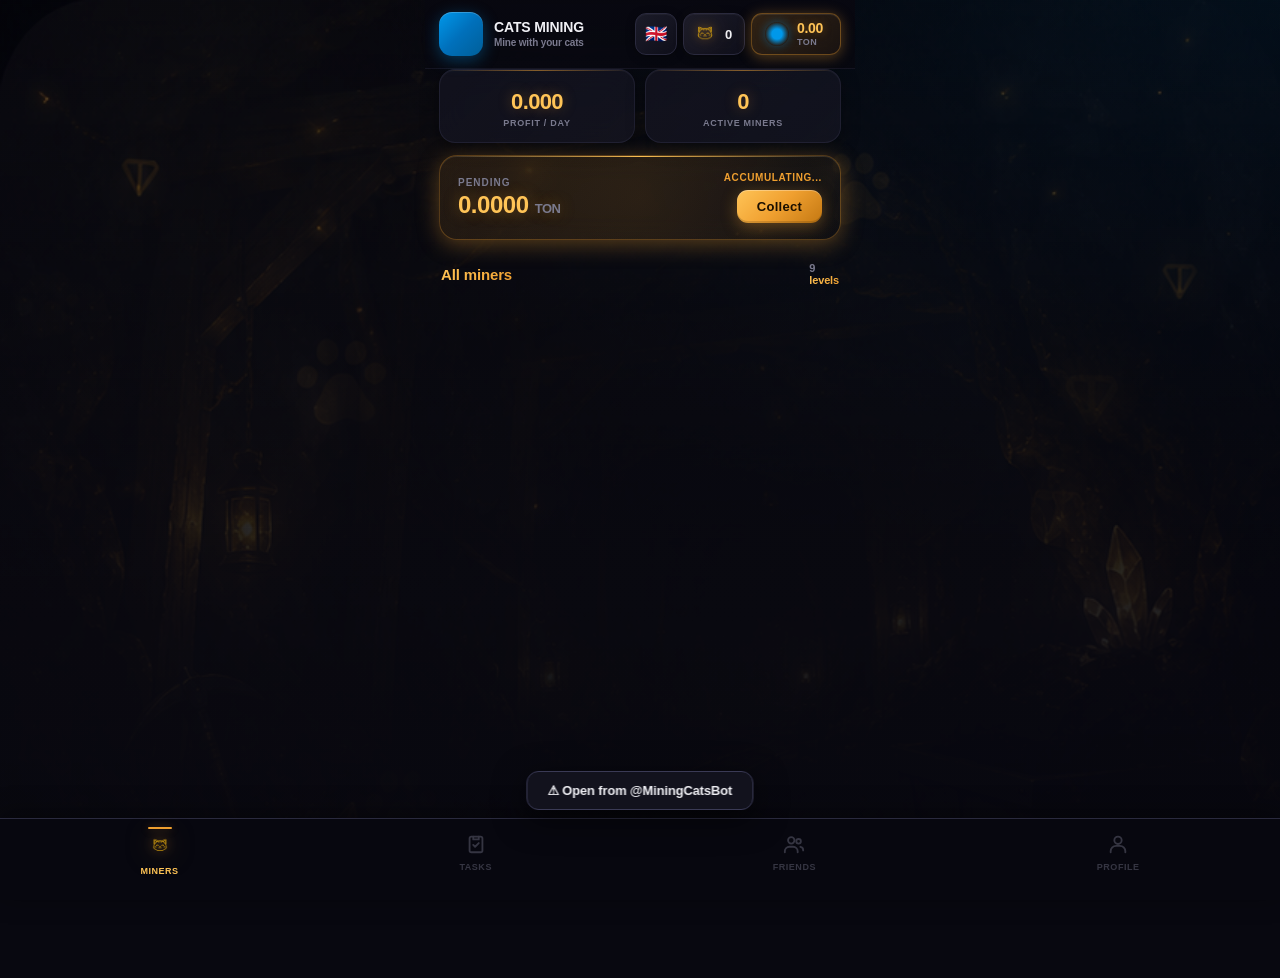
==== commit d8960790: "tasks page with daily/channels toggle tabs" ====
--- a/public/index.html
+++ b/public/index.html
@@ -89,8 +89,26 @@
 
     <!-- TASKS -->
     <div class="page" id="page-tasks">
-      <div class="pg-banner"><img src="images/bg-tasks.png" alt="" onerror="this.parentElement.style.display='none'"></div>
-      <div class="sec-hdr"><span id="tasks-title">Available tasks</span></div>
+      <div class="tasks-hero">
+        <div class="tasks-title-row">
+          <img class="cat-btn tasks-cat" src="images/cat-icon.png" alt="">
+          <h2 class="tasks-title">Tasks</h2>
+        </div>
+        <div class="tasks-subtitle">Complete tasks and earn bonuses</div>
+      </div>
+
+      <div class="tasks-toggle">
+        <button class="tt-btn active" data-tab="daily" onclick="switchTaskTab('daily',this)">
+          <img class="cat-btn" src="images/cat-icon.png" alt="">
+          <span>Daily</span>
+        </button>
+        <button class="tt-btn" data-tab="channels" onclick="switchTaskTab('channels',this)">
+          <svg viewBox="0 0 24 24" fill="none" stroke="currentColor" stroke-width="2" stroke-linecap="round" stroke-linejoin="round"><polygon points="11 5 6 9 2 9 2 15 6 15 11 19 11 5"/><path d="M15.54 8.46a5 5 0 010 7.07"/></svg>
+          <span>Channels</span>
+          <span class="tt-badge" id="channels-count">0</span>
+        </button>
+      </div>
+
       <div id="tasks-list"></div>
     </div>
 
--- a/public/style.css
+++ b/public/style.css
@@ -65,11 +65,11 @@
 .hdr-logo{width:40px;height:40px;border-radius:11px;object-fit:cover}
 .hdr-name{font-size:14px;font-weight:800;letter-spacing:-.01em;color:var(--tx);line-height:1.1}
 .hdr-sub{font-size:10px;color:var(--dm);font-weight:600;margin-top:2px;line-height:1}
-.header-right{display:flex;align-items:stretch;gap:6px;flex-shrink:0;height:38px}
+.header-right{display:flex;align-items:stretch;gap:6px;flex-shrink:0;height:42px}
 
 /* All header cards same height + style */
 .lang-btn,.hdr-mini-stat,.hdr-balance{
-  height:38px;
+  height:42px;
   border-radius:11px;
   display:flex;align-items:center;justify-content:center;
   cursor:pointer;transition:transform .12s,border-color .15s;
@@ -80,10 +80,10 @@
 
 /* Language button */
 .lang-btn{
-  width:38px;
+  width:42px;
   background:linear-gradient(135deg,rgba(31,31,46,.85),rgba(19,19,31,.7));
   border:1px solid var(--bd);
-  font-size:15px;line-height:1;
+  font-size:18px;line-height:1;
 }
 .lang-btn:hover{border-color:var(--bd-glow)}
 
@@ -91,12 +91,7 @@
 .hdr-mini-stat{
   background:linear-gradient(135deg,rgba(31,31,46,.85),rgba(19,19,31,.7));
   border:1px solid var(--bd);
-  padding:0 12px 0 6px;gap:7px;
-}
-.hdr-mini-stat .mini-ico{
-  width:14px;height:14px;color:var(--amber);
-  filter:drop-shadow(0 0 4px var(--amber-glow));
-  flex-shrink:0;
+  padding:0 12px 0 7px;gap:6px;
 }
 .hdr-mini-stat span{font-size:13px;font-weight:800;color:var(--tx);line-height:1}
 
@@ -197,8 +192,95 @@
 .pnd-btn:active{transform:scale(.95)}
 
 /* ============ SECTION ============ */
-.sec-hdr{display:flex;justify-content:space-between;align-items:center;padding:4px 16px 10px;font-size:15px;font-weight:800;letter-spacing:-.01em}
-.sec-count{font-size:11px;color:var(--dm);font-weight:500}
+/* ============ TASKS PAGE (toggle tabs) ============ */
+.tasks-hero{text-align:center;padding:14px 14px 12px}
+.tasks-title-row{display:flex;align-items:center;justify-content:center;gap:10px;margin-bottom:6px}
+.tasks-cat{
+  width:32px;height:32px;
+  filter:
+    brightness(0) saturate(100%)
+    invert(72%) sepia(89%) saturate(1234%) hue-rotate(353deg) brightness(102%) contrast(98%)
+    drop-shadow(0 0 8px rgba(240,160,48,.7))
+    drop-shadow(0 0 14px rgba(240,160,48,.4));
+}
+.tasks-title{
+  font-size:26px;font-weight:800;letter-spacing:-.02em;
+  background:linear-gradient(135deg,var(--amber-l),var(--amber));
+  -webkit-background-clip:text;-webkit-text-fill-color:transparent;
+}
+.tasks-subtitle{font-size:13px;color:var(--dm);font-weight:500}
+
+.tasks-toggle{
+  display:flex;gap:8px;margin:14px 14px 16px;
+}
+.tt-btn{
+  flex:1;display:flex;align-items:center;justify-content:center;gap:8px;
+  background:linear-gradient(135deg,rgba(19,19,31,.7),rgba(13,13,24,.5));
+  border:1px solid var(--bd);border-radius:14px;
+  padding:13px 14px;cursor:pointer;
+  color:var(--dm);font-size:14px;font-weight:700;
+  transition:all .2s ease;position:relative;
+  backdrop-filter:blur(10px);
+}
+.tt-btn:active{transform:scale(.97)}
+.tt-btn .cat-btn{
+  width:18px;height:18px;
+  filter:
+    brightness(0) saturate(100%)
+    invert(48%) sepia(7%) saturate(450%) hue-rotate(202deg) brightness(94%) contrast(85%);
+  transition:filter .2s ease;
+}
+.tt-btn svg{
+  width:18px;height:18px;color:var(--dm);transition:color .2s ease;
+}
+.tt-btn.active{
+  background:linear-gradient(135deg,rgba(0,152,234,.15),rgba(0,152,234,.05));
+  border-color:rgba(0,152,234,.45);
+  color:var(--blue-l);
+  box-shadow:0 4px 18px rgba(0,152,234,.2),inset 0 1px 0 rgba(255,255,255,.06);
+}
+.tt-btn.active .cat-btn{
+  filter:
+    brightness(0) saturate(100%)
+    invert(57%) sepia(94%) saturate(2058%) hue-rotate(176deg) brightness(98%) contrast(102%)
+    drop-shadow(0 0 6px rgba(0,152,234,.6));
+}
+.tt-btn.active svg{color:var(--blue-l);filter:drop-shadow(0 0 4px rgba(0,152,234,.5))}
+
+.tt-badge{
+  display:inline-flex;align-items:center;justify-content:center;
+  background:linear-gradient(135deg,var(--green),#047857);
+  color:#fff;border-radius:50%;min-width:22px;height:22px;
+  font-size:11px;font-weight:800;padding:0 6px;
+  box-shadow:0 0 10px rgba(16,185,129,.5);
+}
+
+/* Daily section special bonus card (top of daily) */
+.daily-bonus-card{
+  margin:0 14px 14px;padding:14px 16px;
+  background:linear-gradient(135deg,rgba(168,85,247,.12),rgba(168,85,247,.04));
+  border:1px solid rgba(168,85,247,.3);border-radius:14px;
+  display:flex;align-items:center;gap:12px;
+  box-shadow:0 0 16px rgba(168,85,247,.15);
+}
+.daily-bonus-card .db-ico{
+  width:36px;height:36px;flex-shrink:0;
+  display:flex;align-items:center;justify-content:center;
+  background:linear-gradient(135deg,rgba(168,85,247,.25),rgba(168,85,247,.1));
+  border:1px solid rgba(168,85,247,.4);border-radius:10px;
+  font-size:18px;
+}
+.daily-bonus-card .db-text{
+  font-size:12px;color:var(--tx);line-height:1.5;font-weight:500;
+}
+
+.sec-hdr{display:flex;justify-content:space-between;align-items:center;padding:8px 16px 12px;font-size:15px;font-weight:800;letter-spacing:-.01em}
+.sec-count{font-size:11px;color:var(--dm);font-weight:600}
+.sec-hdr span:first-child{
+  display:flex;align-items:center;gap:6px;
+  background:linear-gradient(135deg,var(--amber-l),var(--amber));
+  -webkit-background-clip:text;-webkit-text-fill-color:transparent;background-clip:text;
+}
 
 /* ============ MINER CARDS ============ */
 .miner-card{
@@ -640,53 +722,75 @@
 ::-webkit-scrollbar-thumb{background:var(--bd-glow);border-radius:3px}
 
 /* ============ CAT ICON (premium pickaxe replacement) ============ */
-/* Header mini-stat (small, glowing amber) */
+/* Header mini-stat (LARGER for visibility) */
 .mini-cat{
-  width:22px;height:22px;
+  width:28px;height:28px;flex-shrink:0;object-fit:contain;
   filter:
-    drop-shadow(0 0 6px rgba(240,160,48,.6))
-    drop-shadow(0 0 12px rgba(240,160,48,.3))
-    brightness(1.1);
-  flex-shrink:0;
-  object-fit:contain;
-}
-
-/* Stat card (medium, glowing) */
+    brightness(0) saturate(100%)
+    invert(72%) sepia(89%) saturate(1234%) hue-rotate(353deg) brightness(102%) contrast(98%)
+    drop-shadow(0 0 5px rgba(240,160,48,.8))
+    drop-shadow(0 0 12px rgba(240,160,48,.45));
+}
+
+/* Stat card (medium, amber tinted + strong glow) */
 .stat-cat{
-  width:32px;height:32px;
+  width:38px;height:38px;object-fit:contain;display:inline-block;
   filter:
-    drop-shadow(0 0 8px rgba(240,160,48,.7))
-    drop-shadow(0 0 16px rgba(240,160,48,.35))
-    brightness(1.15);
-  object-fit:contain;
-  display:inline-block;
+    brightness(0) saturate(100%)
+    invert(72%) sepia(89%) saturate(1234%) hue-rotate(353deg) brightness(102%) contrast(98%)
+    drop-shadow(0 0 7px rgba(240,160,48,.8))
+    drop-shadow(0 0 16px rgba(240,160,48,.45));
 }
 
 /* Bottom nav (large, animated on active) */
 .nav-cat{
-  width:26px;height:26px;
-  filter:grayscale(0.4) brightness(0.85) drop-shadow(0 0 4px rgba(122,122,142,.3));
-  transition:all .2s ease;
-  object-fit:contain;
+  width:26px;height:26px;object-fit:contain;
+  filter:
+    brightness(0) saturate(100%)
+    invert(48%) sepia(7%) saturate(450%) hue-rotate(202deg) brightness(94%) contrast(85%);
+  transition:all .25s ease;
 }
 .nav-i.active .nav-cat{
   filter:
-    grayscale(0)
-    brightness(1.15)
-    drop-shadow(0 0 8px rgba(240,160,48,.7))
-    drop-shadow(0 0 16px rgba(240,160,48,.4));
+    brightness(0) saturate(100%)
+    invert(72%) sepia(89%) saturate(1234%) hue-rotate(353deg) brightness(102%) contrast(98%)
+    drop-shadow(0 0 6px rgba(240,160,48,.8))
+    drop-shadow(0 0 14px rgba(240,160,48,.5));
   animation:cat-bounce .4s ease;
 }
 @keyframes cat-bounce{
   0%{transform:scale(1)}
-  50%{transform:scale(1.18)}
+  50%{transform:scale(1.2)}
   100%{transform:scale(1)}
 }
 
+/* Miner card badge (small but clear) */
+.cat-badge{
+  width:16px;height:16px;object-fit:contain;
+  filter:
+    brightness(0) saturate(100%)
+    invert(69%) sepia(95%) saturate(530%) hue-rotate(91deg) brightness(95%) contrast(96%)
+    drop-shadow(0 0 3px rgba(16,185,129,.5));
+}
+.cat-badge.warmup{
+  filter:
+    brightness(0) saturate(100%)
+    invert(72%) sepia(89%) saturate(1234%) hue-rotate(353deg) brightness(102%) contrast(98%)
+    drop-shadow(0 0 3px rgba(240,160,48,.5));
+}
+
+/* In buy button (LARGER & PROMINENT) */
+.cat-btn{
+  width:22px;height:22px;object-fit:contain;
+  filter:brightness(0) drop-shadow(0 1px 2px rgba(255,255,255,.25));
+  vertical-align:middle;
+}
+
 @media(max-width:380px){
-  .mini-cat{width:20px;height:20px}
-  .stat-cat{width:28px;height:28px}
+  .mini-cat{width:24px;height:24px}
+  .stat-cat{width:32px;height:32px}
   .nav-cat{width:24px;height:24px}
+  .cat-btn{width:20px;height:20px}
 }
 
 /* ============ INLINE ICON HELPER ============ */
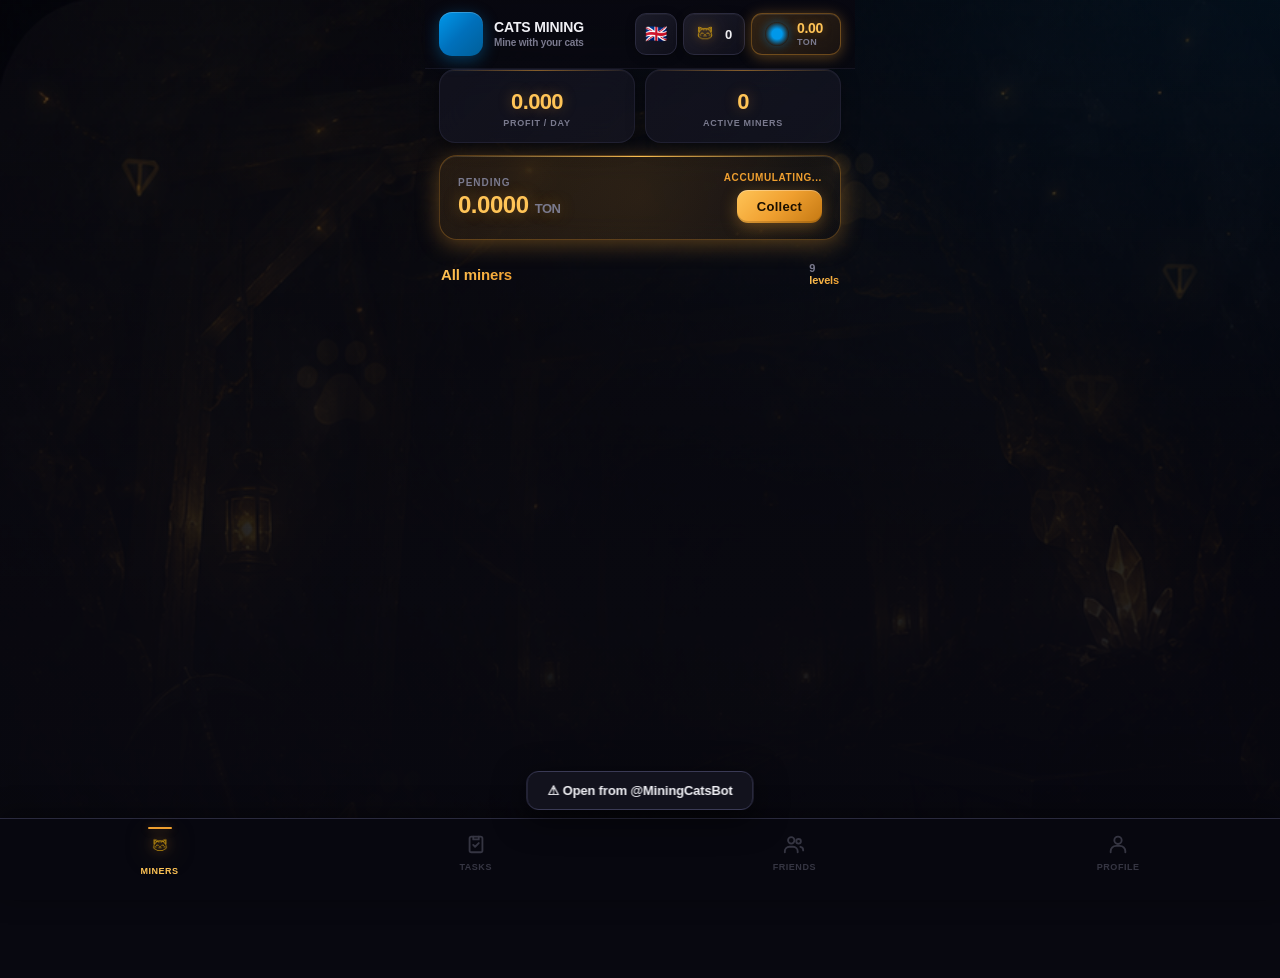
==== commit d8e6cebf: "complete partner + event system + collect race fix" ====
--- a/public/index.html
+++ b/public/index.html
@@ -80,6 +80,10 @@
           <button class="pnd-btn" id="collect-btn" onclick="collectEarnings()">Collect</button>
         </div>
       </div>
+
+      <!-- DISCOUNT EVENT BANNER (auto-hidden if no event) -->
+      <div class="event-banner" id="event-banner" style="display:none"></div>
+
       <div class="sec-hdr">
         <span id="miners-title">All miners</span>
         <span class="sec-count">9 <span id="miners-levels">levels</span></span>
@@ -284,6 +288,29 @@
     <div class="modal-box" id="withdraw-content"></div>
   </div>
 
+  <!-- PARTNER MODAL -->
+  <div class="modal" id="partner-modal" style="display:none" onclick="if(event.target===this)closePartnerModal()">
+    <div class="modal-box partner-modal-box">
+      <div class="partner-modal-header">
+        <div class="partner-modal-icon">🤝</div>
+        <h3 class="partner-modal-title">Become a Partner</h3>
+        <p class="partner-modal-sub">Promote Cats Mining in your Telegram channel</p>
+      </div>
+      <div class="partner-modal-body">
+        <div class="partner-field">
+          <label class="partner-label">Channel Link</label>
+          <input type="text" class="partner-input" id="partner-link" placeholder="https://t.me/yourchannel" maxlength="100">
+        </div>
+        <div class="partner-field">
+          <label class="partner-label">Description (optional)</label>
+          <textarea class="partner-input partner-textarea" id="partner-desc" placeholder="Tell us about your channel..." maxlength="300"></textarea>
+        </div>
+        <button class="partner-submit" onclick="submitPartnerRequest()">Submit Partnership Request</button>
+        <button class="partner-cancel" onclick="closePartnerModal()">Cancel</button>
+      </div>
+    </div>
+  </div>
+
   <!-- TOAST -->
   <div class="toast" id="toast"></div>
 
--- a/public/style.css
+++ b/public/style.css
@@ -192,6 +192,126 @@
 .pnd-btn:active{transform:scale(.95)}
 
 /* ============ SECTION ============ */
+/* ============ DISCOUNT EVENT STYLES ============ */
+.orig-price{
+  text-decoration:line-through;color:rgba(255,255,255,.4);
+  font-weight:600;font-size:12px;margin-right:4px;
+}
+.disc-price{
+  color:#fff;font-weight:800;
+  text-shadow:0 0 8px rgba(255,255,255,.4);
+}
+.save-badge{
+  display:inline-block;background:linear-gradient(135deg,#10b981,#059669);
+  color:#fff;font-size:9px;font-weight:800;
+  padding:2px 6px;border-radius:5px;margin-left:5px;
+  letter-spacing:.04em;
+  box-shadow:0 0 8px rgba(16,185,129,.4);
+  vertical-align:middle;
+}
+
+/* ============ EVENT BANNER (Home page) ============ */
+.event-banner{
+  margin:0 14px 14px;
+  background:linear-gradient(135deg,rgba(168,85,247,.18),rgba(168,85,247,.06));
+  border:1px solid rgba(168,85,247,.4);
+  border-radius:14px;padding:14px 16px;
+  position:relative;overflow:hidden;
+  box-shadow:0 4px 18px rgba(168,85,247,.15);
+}
+.event-glow{
+  position:absolute;inset:-1px;border-radius:14px;
+  background:radial-gradient(circle at 30% 50%,rgba(168,85,247,.25),transparent 70%);
+  pointer-events:none;animation:pulse-glow 3s ease-in-out infinite;
+}
+@keyframes pulse-glow{50%{opacity:.5}}
+.event-content{position:relative;display:flex;align-items:center;gap:12px;z-index:1}
+.event-icon{font-size:28px;flex-shrink:0;filter:drop-shadow(0 0 10px rgba(168,85,247,.6))}
+.event-info{flex:1;min-width:0}
+.event-title{font-size:14px;font-weight:800;color:#fff;letter-spacing:-.01em}
+.event-discount{font-size:11px;color:#c4b5fd;font-weight:600;margin-top:2px}
+.event-timer{display:flex;gap:3px;align-items:center;font-family:var(--mono)}
+.ev-unit{display:flex;flex-direction:column;align-items:center;background:rgba(0,0,0,.25);border:1px solid rgba(168,85,247,.3);border-radius:6px;padding:4px 6px;min-width:28px}
+.ev-val{font-size:14px;font-weight:800;color:#fff;line-height:1}
+.ev-lbl{font-size:8px;color:#a78bfa;margin-top:1px;text-transform:uppercase}
+.ev-sep{color:#a78bfa;font-weight:800;font-size:14px}
+
+/* ============ PARTNER CARD (Tasks page) ============ */
+.partner-card{
+  margin:0 14px 14px;
+  background:linear-gradient(135deg,rgba(0,152,234,.15),rgba(240,160,48,.08));
+  border:1px solid rgba(0,152,234,.35);
+  border-radius:14px;padding:16px;
+  position:relative;overflow:hidden;
+  box-shadow:0 4px 18px rgba(0,152,234,.15);
+}
+.partner-card-glow{
+  position:absolute;inset:0;border-radius:14px;
+  background:radial-gradient(circle at 70% 30%,rgba(240,160,48,.15),transparent 60%),radial-gradient(circle at 30% 80%,rgba(0,152,234,.15),transparent 60%);
+  pointer-events:none;
+}
+.partner-card-icon{
+  display:inline-flex;align-items:center;justify-content:center;
+  width:42px;height:42px;font-size:22px;
+  background:linear-gradient(135deg,rgba(0,152,234,.25),rgba(0,152,234,.1));
+  border:1px solid rgba(0,152,234,.35);border-radius:10px;
+  margin-bottom:10px;position:relative;
+}
+.partner-card-body{position:relative}
+.partner-card-title{font-size:15px;font-weight:800;color:#fff;letter-spacing:-.01em}
+.partner-card-desc{font-size:12px;color:var(--dm);margin:6px 0 12px;line-height:1.5}
+.partner-card-btn{
+  background:linear-gradient(135deg,var(--blue),#0066b3);
+  color:#fff;border:none;font-weight:800;font-size:13px;
+  padding:10px 18px;border-radius:10px;cursor:pointer;
+  box-shadow:0 4px 14px rgba(0,152,234,.35);
+  transition:transform .12s;
+}
+.partner-card-btn:active{transform:scale(.97)}
+
+/* Partner Modal */
+.partner-modal-box{
+  max-width:380px;background:linear-gradient(135deg,var(--cd),var(--cd2));
+  border:1px solid var(--bd);border-radius:18px;padding:22px;
+}
+.partner-modal-header{text-align:center;margin-bottom:18px}
+.partner-modal-icon{
+  display:inline-flex;align-items:center;justify-content:center;
+  width:56px;height:56px;font-size:30px;margin:0 auto 12px;
+  background:linear-gradient(135deg,rgba(0,152,234,.25),rgba(240,160,48,.1));
+  border:1px solid rgba(0,152,234,.4);border-radius:14px;
+  box-shadow:0 0 24px rgba(0,152,234,.2);
+}
+.partner-modal-title{
+  font-size:18px;font-weight:800;color:#fff;letter-spacing:-.02em;
+  background:linear-gradient(135deg,#fff,var(--blue-l));
+  -webkit-background-clip:text;-webkit-text-fill-color:transparent;background-clip:text;
+}
+.partner-modal-sub{font-size:12px;color:var(--dm);margin-top:5px}
+.partner-modal-body{display:flex;flex-direction:column;gap:14px}
+.partner-field{display:flex;flex-direction:column;gap:6px}
+.partner-label{font-size:11px;color:var(--dm);text-transform:uppercase;font-weight:700;letter-spacing:.06em}
+.partner-input{
+  background:var(--bg2);border:1px solid var(--bd);border-radius:10px;
+  padding:11px 13px;color:#fff;font-size:13px;font-family:inherit;
+  transition:border-color .15s;
+}
+.partner-input:focus{border-color:var(--blue);outline:none;box-shadow:0 0 0 3px rgba(0,152,234,.15)}
+.partner-textarea{resize:vertical;min-height:70px}
+.partner-submit{
+  background:linear-gradient(135deg,var(--blue),#0066b3);
+  color:#fff;border:none;font-weight:800;font-size:13px;
+  padding:12px;border-radius:10px;cursor:pointer;
+  box-shadow:0 4px 14px rgba(0,152,234,.35);
+  transition:transform .12s;margin-top:6px;
+}
+.partner-submit:active{transform:scale(.97)}
+.partner-submit:disabled{opacity:.5;cursor:not-allowed}
+.partner-cancel{
+  background:transparent;border:1px solid var(--bd);color:var(--dm);
+  font-weight:700;font-size:12px;padding:10px;border-radius:10px;cursor:pointer;
+}
+
 /* ============ TASKS PAGE (toggle tabs) ============ */
 .tasks-hero{text-align:center;padding:14px 14px 12px}
 .tasks-title-row{display:flex;align-items:center;justify-content:center;gap:10px;margin-bottom:6px}
@@ -322,22 +442,22 @@
 
 .miner-top{display:flex;align-items:center;gap:12px;margin-bottom:12px;position:relative;z-index:1}
 .miner-img{
-  width:60px;height:60px;border-radius:14px;
+  width:72px;height:72px;border-radius:16px;
   background:var(--cd);overflow:hidden;flex-shrink:0;
   border:1px solid var(--bd-glow);
-  box-shadow:0 6px 16px rgba(0,0,0,.5),inset 0 1px 0 rgba(255,255,255,.06);
+  box-shadow:0 6px 18px rgba(0,0,0,.55),inset 0 1px 0 rgba(255,255,255,.08);
   position:relative;
 }
 .miner-img::after{
   content:'';position:absolute;inset:0;
-  background:linear-gradient(135deg,rgba(255,255,255,.08),transparent 50%);
+  background:linear-gradient(135deg,rgba(255,255,255,.1),transparent 50%);
   pointer-events:none;
 }
 .miner-img img{width:100%;height:100%;object-fit:cover}
 .miner-info{flex:1;min-width:0}
-.miner-name{font-size:16px;font-weight:800;letter-spacing:-.02em}
+.miner-name{font-size:17px;font-weight:800;letter-spacing:-.02em}
 .miner-name .lv{font-size:11px;color:var(--blue-l);font-weight:700;margin-left:6px;background:rgba(0,152,234,.18);padding:2px 8px;border-radius:6px;border:1px solid rgba(0,152,234,.25)}
-.miner-sub{font-size:12px;color:var(--dm);margin-top:3px;font-weight:500}
+.miner-sub{font-size:12px;color:var(--dm);margin-top:4px;font-weight:500}
 .miner-badge{font-size:10px;padding:5px 10px;border-radius:8px;font-weight:800;white-space:nowrap;display:inline-flex;align-items:center;gap:4px}
 .badge-active{background:rgba(16,185,129,.18);color:var(--green);border:1px solid rgba(16,185,129,.35);box-shadow:0 0 12px rgba(16,185,129,.25)}
 .miner-badge.warmup{background:rgba(240,160,48,.18);color:var(--amber-l);border:1px solid rgba(240,160,48,.35);box-shadow:0 0 12px var(--amber-glow)}
@@ -742,7 +862,7 @@
     drop-shadow(0 0 16px rgba(240,160,48,.45));
 }
 
-/* Bottom nav (large, animated on active) */
+/* Bottom nav cat icon - slightly bigger than svg icons for visibility */
 .nav-cat{
   width:26px;height:26px;object-fit:contain;
   filter:
@@ -789,7 +909,7 @@
 @media(max-width:380px){
   .mini-cat{width:24px;height:24px}
   .stat-cat{width:32px;height:32px}
-  .nav-cat{width:24px;height:24px}
+  .nav-cat{width:22px;height:22px}
   .cat-btn{width:20px;height:20px}
 }
 
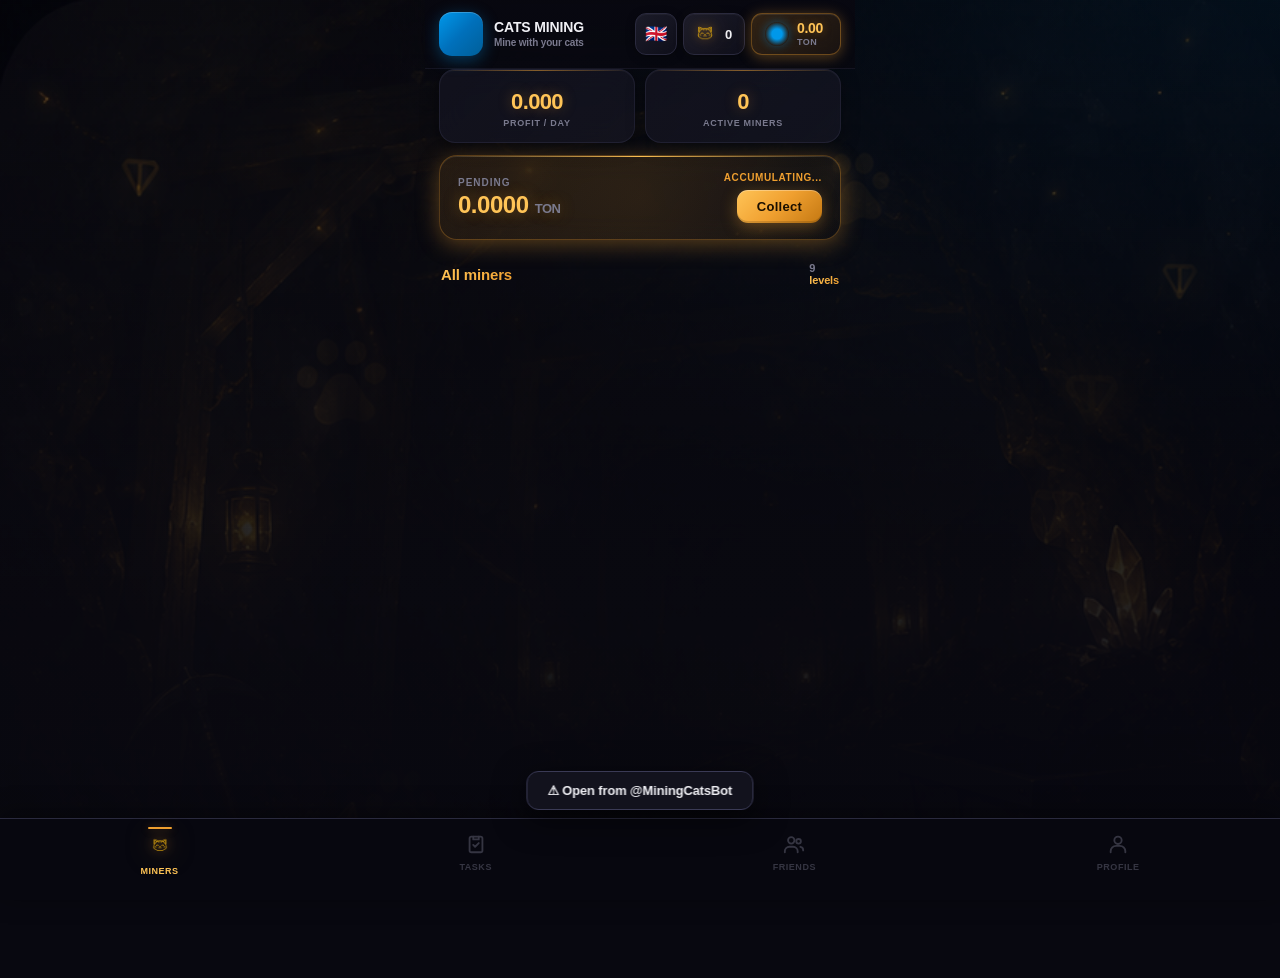
==== commit 9f52ce0a: "pending refs + collect animation + shimmer effects" ====
--- a/public/index.html
+++ b/public/index.html
@@ -144,6 +144,8 @@
           <div class="ref-stat-lbl" id="ref-commission-label">Commission</div>
         </div>
       </div>
+      <div class="ref-stats-extra" id="ref-stats-extra"></div>
+      <div class="sec-hdr"><span>Your Referrals</span></div>
       <div id="ref-list"></div>
     </div>
 
--- a/public/style.css
+++ b/public/style.css
@@ -192,6 +192,92 @@
 .pnd-btn:active{transform:scale(.95)}
 
 /* ============ SECTION ============ */
+/* ============ COLLECT ANIMATION ============ */
+.collect-float{
+  position:fixed;font-size:18px;font-weight:800;
+  background:linear-gradient(135deg,var(--amber-l),var(--amber));
+  -webkit-background-clip:text;-webkit-text-fill-color:transparent;background-clip:text;
+  pointer-events:none;z-index:9999;
+  animation:floatUp 1.8s ease-out forwards;
+  text-shadow:0 2px 12px rgba(240,160,48,.6);
+  white-space:nowrap;
+}
+@keyframes floatUp{
+  0%{transform:translateY(0) scale(.5);opacity:0}
+  15%{transform:translateY(-20px) scale(1.2);opacity:1}
+  100%{transform:translateY(-100px) scale(1);opacity:0}
+}
+
+.collect-coin{
+  position:fixed;font-size:22px;
+  pointer-events:none;z-index:9998;
+  animation:coinBurst 1.4s cubic-bezier(.4,.5,.2,1) forwards;
+  filter:drop-shadow(0 0 6px rgba(240,160,48,.6));
+}
+@keyframes coinBurst{
+  0%{transform:translate(0,0) scale(.4) rotate(0);opacity:0}
+  15%{opacity:1}
+  100%{transform:translate(var(--dx),var(--dy)) scale(1) rotate(360deg);opacity:0}
+}
+
+.collect-flash{
+  animation:flashGlow .6s ease-out;
+}
+@keyframes flashGlow{
+  0%{box-shadow:0 0 0 0 rgba(240,160,48,.8)}
+  100%{box-shadow:0 0 0 30px rgba(240,160,48,0)}
+}
+
+.balance-bump{
+  animation:bumpScale .8s ease-out;
+}
+@keyframes bumpScale{
+  0%{transform:scale(1)}
+  20%{transform:scale(1.15);color:var(--amber-l)}
+  100%{transform:scale(1)}
+}
+
+/* ============ REFERRAL STATUS BADGES ============ */
+.ref-stats-extra{
+  display:grid;grid-template-columns:1fr 1fr;gap:8px;
+  margin:0 14px 12px;
+}
+.ref-mini-stat{
+  background:var(--cd);border:1px solid var(--bd);border-radius:10px;
+  padding:10px 12px;display:flex;align-items:center;justify-content:space-between;
+}
+.ref-mini-stat.valid{border-color:rgba(16,185,129,.35);background:linear-gradient(135deg,rgba(16,185,129,.08),var(--cd))}
+.ref-mini-stat.pending{border-color:rgba(240,160,48,.3);background:linear-gradient(135deg,rgba(240,160,48,.06),var(--cd))}
+.ref-mini-val{font-size:18px;font-weight:800;letter-spacing:-.02em}
+.ref-mini-stat.valid .ref-mini-val{color:var(--green)}
+.ref-mini-stat.pending .ref-mini-val{color:var(--amber-l)}
+.ref-mini-lbl{font-size:10px;color:var(--dm);text-transform:uppercase;letter-spacing:.06em;font-weight:700}
+
+.ref-badge{
+  display:inline-flex;align-items:center;gap:3px;
+  font-size:10px;font-weight:800;
+  padding:3px 8px;border-radius:5px;
+  letter-spacing:.04em;
+}
+.ref-badge.valid{background:rgba(16,185,129,.18);color:var(--green);border:1px solid rgba(16,185,129,.3)}
+.ref-badge.pending{background:rgba(240,160,48,.15);color:var(--amber-l);border:1px solid rgba(240,160,48,.3)}
+.ref-badge.paid{background:linear-gradient(135deg,rgba(168,85,247,.2),rgba(168,85,247,.1));color:#c4b5fd;border:1px solid rgba(168,85,247,.35)}
+
+.ref-card-item{transition:transform .2s ease}
+.ref-card-item:hover{transform:translateX(3px)}
+
+/* ============ TASK COUNTDOWN ANIMATION ============ */
+.task-btn.done{position:relative;overflow:hidden}
+.task-btn.done::after{
+  content:'';position:absolute;inset:0;
+  background:linear-gradient(90deg,transparent,rgba(255,255,255,.08),transparent);
+  animation:shimmer 2s infinite;
+}
+@keyframes shimmer{
+  0%{transform:translateX(-100%)}
+  100%{transform:translateX(100%)}
+}
+
 /* ============ DISCOUNT EVENT STYLES ============ */
 .orig-price{
   text-decoration:line-through;color:rgba(255,255,255,.4);
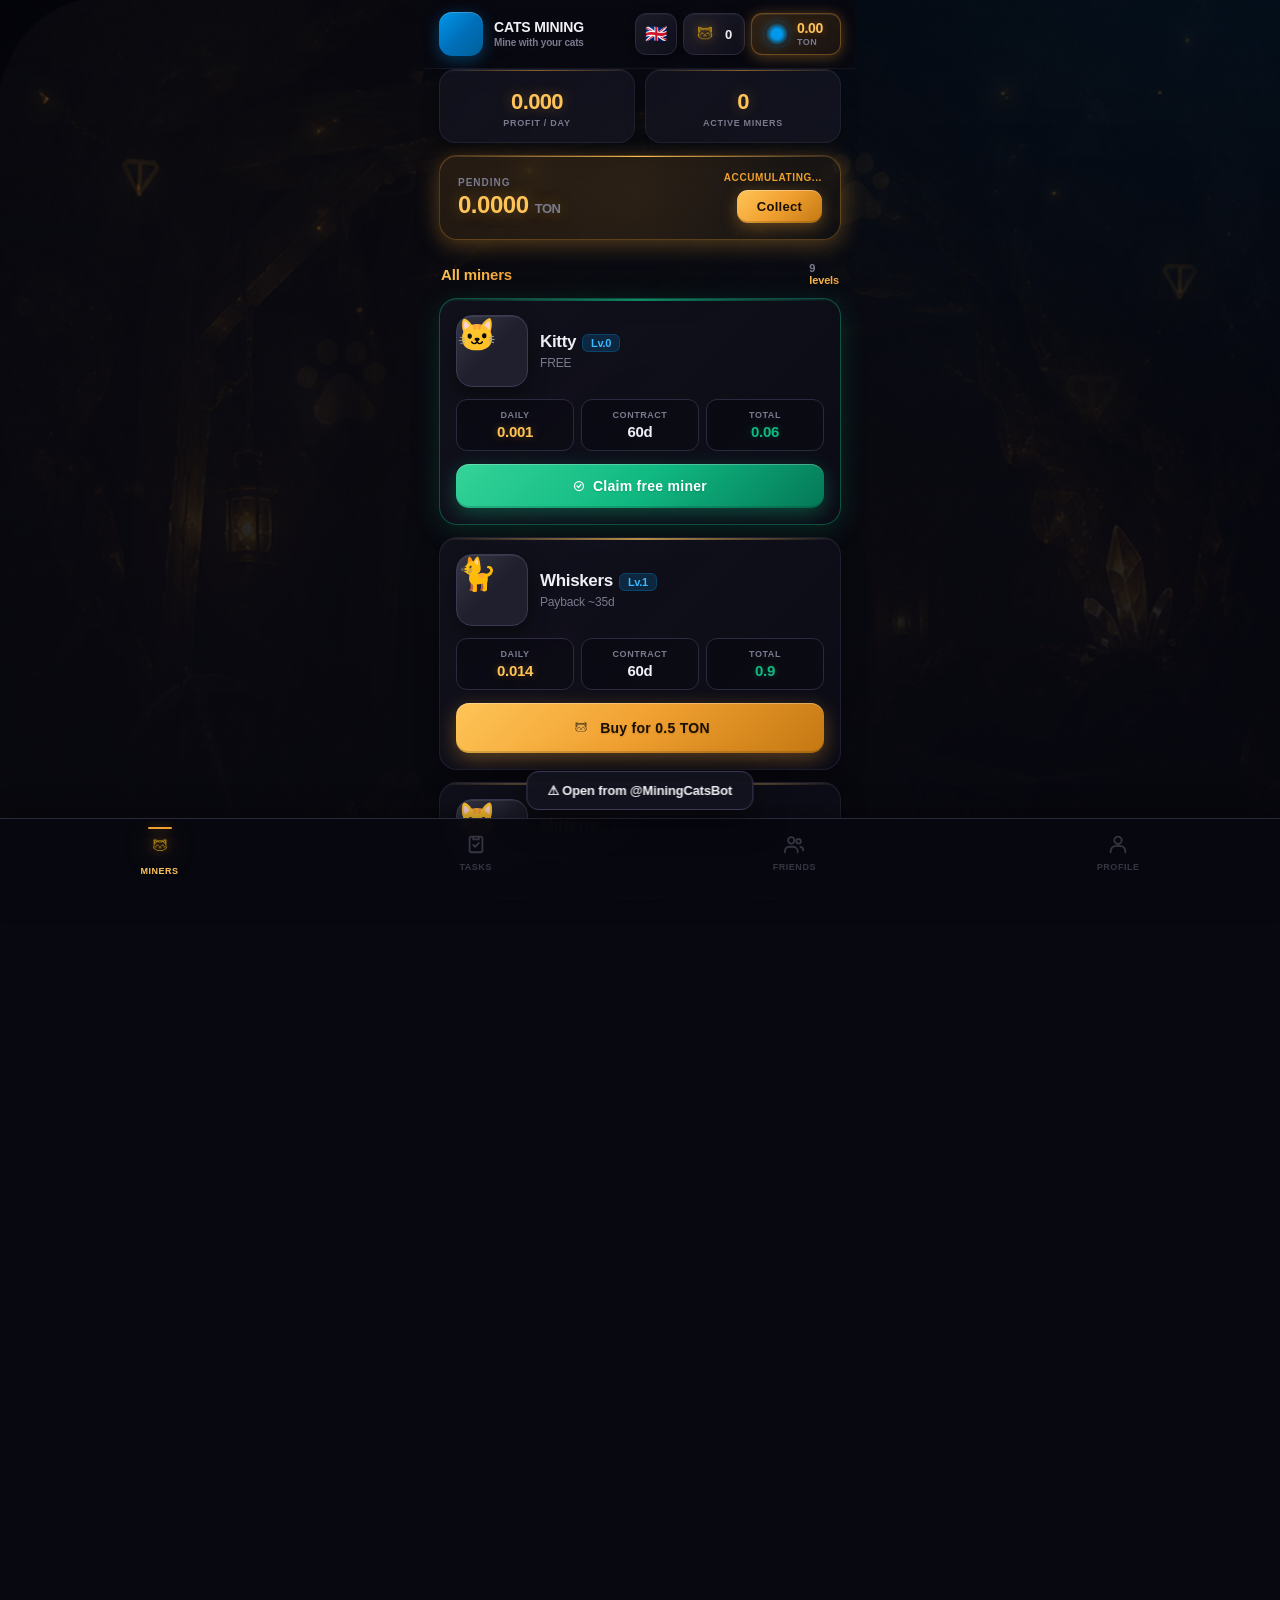
==== commit 9841164a: "partner rewards tiers + min withdraw 0.1 + full lang switch" ====
--- a/public/index.html
+++ b/public/index.html
@@ -294,21 +294,45 @@
   <div class="modal" id="partner-modal" style="display:none" onclick="if(event.target===this)closePartnerModal()">
     <div class="modal-box partner-modal-box">
       <div class="partner-modal-header">
-        <div class="partner-modal-icon">🤝</div>
-        <h3 class="partner-modal-title">Become a Partner</h3>
-        <p class="partner-modal-sub">Promote Cats Mining in your Telegram channel</p>
-      </div>
+        <div class="partner-modal-icon">
+          <img src="images/partner-icon.png" alt="" onerror="this.outerHTML='<svg viewBox=&quot;0 0 24 24&quot; fill=&quot;none&quot; stroke=&quot;currentColor&quot; stroke-width=&quot;2&quot; stroke-linecap=&quot;round&quot; stroke-linejoin=&quot;round&quot;><circle cx=&quot;8&quot; cy=&quot;12&quot; r=&quot;4&quot;/><circle cx=&quot;16&quot; cy=&quot;12&quot; r=&quot;4&quot;/></svg>'">
+        </div>
+        <h3 class="partner-modal-title" id="pm-title">Apply for Partnership</h3>
+        <p class="partner-modal-sub" id="pm-sub">Earn TON for promoting Cats Mining</p>
+      </div>
+
       <div class="partner-modal-body">
+        <!-- Rewards block -->
+        <div class="partner-rewards-modal">
+          <div class="prm-title" id="pm-rewards-title">💎 Reward Tiers</div>
+          <div class="prm-row"><span id="pm-tier1">Small channel (under 1K)</span><b>+1 TON</b></div>
+          <div class="prm-row"><span id="pm-tier2">Medium channel (1K-10K)</span><b>+3 TON</b></div>
+          <div class="prm-row"><span id="pm-tier3">Large channel (over 10K)</span><b>+5 TON</b></div>
+        </div>
+
+        <!-- Instructions -->
+        <div class="partner-instructions">
+          <div class="pi-title" id="pm-steps-title">📋 How to apply:</div>
+          <ol class="pi-list">
+            <li id="pm-step1"><b>Post about Cats Mining</b> in your Telegram channel (include the bot link: @MiningCatsBot)</li>
+            <li id="pm-step2"><b>Copy the message link</b> (long-press the post → "Copy Link")</li>
+            <li id="pm-step3"><b>Paste it below</b> and submit. We'll review within 24h</li>
+          </ol>
+          <div class="pi-warning" id="pm-warning">⚠️ Don't send your channel link — send the link of your <b>post</b> about Cats Mining</div>
+        </div>
+
         <div class="partner-field">
-          <label class="partner-label">Channel Link</label>
-          <input type="text" class="partner-input" id="partner-link" placeholder="https://t.me/yourchannel" maxlength="100">
-        </div>
+          <label class="partner-label" id="pm-link-label">🔗 Post link (the message promoting our bot)</label>
+          <input type="text" class="partner-input" id="partner-link" placeholder="https://t.me/yourchannel/123" maxlength="200">
+        </div>
+
         <div class="partner-field">
-          <label class="partner-label">Description (optional)</label>
-          <textarea class="partner-input partner-textarea" id="partner-desc" placeholder="Tell us about your channel..." maxlength="300"></textarea>
-        </div>
-        <button class="partner-submit" onclick="submitPartnerRequest()">Submit Partnership Request</button>
-        <button class="partner-cancel" onclick="closePartnerModal()">Cancel</button>
+          <label class="partner-label" id="pm-notes-label">💬 Additional notes (optional)</label>
+          <textarea class="partner-input partner-textarea" id="partner-desc" placeholder="Audience size, niche, etc..." maxlength="300"></textarea>
+        </div>
+
+        <button class="partner-submit" onclick="submitPartnerRequest()" id="pm-submit-btn">Submit Application</button>
+        <button class="partner-cancel" onclick="closePartnerModal()" id="pm-cancel-btn">Cancel</button>
       </div>
     </div>
   </div>
--- a/public/style.css
+++ b/public/style.css
@@ -278,49 +278,184 @@
   100%{transform:translateX(100%)}
 }
 
-/* ============ DISCOUNT EVENT STYLES ============ */
+/* ============ DISCOUNT PRICES (in buy buttons) ============ */
 .orig-price{
-  text-decoration:line-through;color:rgba(255,255,255,.4);
-  font-weight:600;font-size:12px;margin-right:4px;
+  text-decoration:line-through;
+  text-decoration-color:rgba(220,38,38,.9);
+  text-decoration-thickness:2px;
+  color:rgba(0,0,0,.55);
+  font-weight:700;font-size:12px;margin-right:5px;
+  position:relative;
 }
 .disc-price{
-  color:#fff;font-weight:800;
-  text-shadow:0 0 8px rgba(255,255,255,.4);
+  color:#000;font-weight:900;font-size:15px;
+  text-shadow:0 1px 2px rgba(255,255,255,.4);
 }
 .save-badge{
-  display:inline-block;background:linear-gradient(135deg,#10b981,#059669);
-  color:#fff;font-size:9px;font-weight:800;
-  padding:2px 6px;border-radius:5px;margin-left:5px;
-  letter-spacing:.04em;
-  box-shadow:0 0 8px rgba(16,185,129,.4);
+  display:inline-block;
+  background:linear-gradient(135deg,#ff1744,#ff6b00);
+  color:#fff;font-size:9px;font-weight:900;
+  padding:2px 7px;border-radius:5px;
+  margin-left:6px;
+  letter-spacing:.06em;
+  box-shadow:0 2px 8px rgba(255,23,68,.4),inset 0 1px 0 rgba(255,255,255,.3);
   vertical-align:middle;
-}
-
-/* ============ EVENT BANNER (Home page) ============ */
+  animation:saveBadgePulse 1.5s ease-in-out infinite;
+  text-shadow:0 1px 1px rgba(0,0,0,.2);
+}
+@keyframes saveBadgePulse{
+  50%{transform:scale(1.08);box-shadow:0 4px 12px rgba(255,23,68,.55)}
+}
+
+/* ============ EVENT BANNER (PROMINENT SALE) ============ */
 .event-banner{
-  margin:0 14px 14px;
-  background:linear-gradient(135deg,rgba(168,85,247,.18),rgba(168,85,247,.06));
-  border:1px solid rgba(168,85,247,.4);
-  border-radius:14px;padding:14px 16px;
+  margin:0 14px 16px;
+  border-radius:18px;padding:16px;
   position:relative;overflow:hidden;
-  box-shadow:0 4px 18px rgba(168,85,247,.15);
-}
-.event-glow{
-  position:absolute;inset:-1px;border-radius:14px;
-  background:radial-gradient(circle at 30% 50%,rgba(168,85,247,.25),transparent 70%);
-  pointer-events:none;animation:pulse-glow 3s ease-in-out infinite;
-}
-@keyframes pulse-glow{50%{opacity:.5}}
-.event-content{position:relative;display:flex;align-items:center;gap:12px;z-index:1}
-.event-icon{font-size:28px;flex-shrink:0;filter:drop-shadow(0 0 10px rgba(168,85,247,.6))}
-.event-info{flex:1;min-width:0}
-.event-title{font-size:14px;font-weight:800;color:#fff;letter-spacing:-.01em}
-.event-discount{font-size:11px;color:#c4b5fd;font-weight:600;margin-top:2px}
-.event-timer{display:flex;gap:3px;align-items:center;font-family:var(--mono)}
-.ev-unit{display:flex;flex-direction:column;align-items:center;background:rgba(0,0,0,.25);border:1px solid rgba(168,85,247,.3);border-radius:6px;padding:4px 6px;min-width:28px}
-.ev-val{font-size:14px;font-weight:800;color:#fff;line-height:1}
-.ev-lbl{font-size:8px;color:#a78bfa;margin-top:1px;text-transform:uppercase}
-.ev-sep{color:#a78bfa;font-weight:800;font-size:14px}
+  display:flex;align-items:center;gap:14px;
+  min-height:90px;
+  background:linear-gradient(135deg,#ff1744 0%,#ff6b00 50%,#ffb800 100%);
+  box-shadow:
+    0 8px 30px rgba(255,23,68,.4),
+    0 2px 8px rgba(255,107,0,.3),
+    inset 0 1px 0 rgba(255,255,255,.25);
+  animation:saleEntry .6s cubic-bezier(.34,1.56,.64,1) both;
+}
+@keyframes saleEntry{
+  0%{transform:translateY(-20px) scale(.92);opacity:0}
+  100%{transform:translateY(0) scale(1);opacity:1}
+}
+
+/* Animated gradient background */
+.sale-banner-bg{
+  position:absolute;inset:0;
+  background:
+    radial-gradient(circle at 20% 50%,rgba(255,235,59,.35),transparent 50%),
+    radial-gradient(circle at 80% 50%,rgba(255,87,34,.4),transparent 50%);
+  animation:saleBgPulse 3s ease-in-out infinite;
+  pointer-events:none;
+}
+@keyframes saleBgPulse{
+  50%{opacity:.6;transform:scale(1.05)}
+}
+
+/* Shine sweep effect */
+.sale-banner-shine{
+  position:absolute;top:0;bottom:0;width:50%;
+  background:linear-gradient(90deg,transparent,rgba(255,255,255,.25),transparent);
+  transform:skewX(-20deg);
+  animation:saleShine 3s ease-in-out infinite;
+  pointer-events:none;
+}
+@keyframes saleShine{
+  0%{left:-50%}
+  100%{left:120%}
+}
+
+/* LEFT: Fire + Percent */
+.sale-left{
+  position:relative;z-index:2;
+  display:flex;align-items:center;gap:10px;
+  flex-shrink:0;
+}
+.sale-fire{
+  width:44px;height:44px;
+  display:flex;align-items:center;justify-content:center;
+  filter:drop-shadow(0 2px 8px rgba(0,0,0,.4));
+  animation:fireFlicker .8s ease-in-out infinite alternate;
+  flex-shrink:0;
+}
+.sale-fire img,.sale-fire svg{
+  width:100%;height:100%;object-fit:contain;
+  filter:drop-shadow(0 0 6px rgba(255,235,59,.7));
+}
+@keyframes fireFlicker{
+  0%{transform:scale(1) rotate(-3deg)}
+  100%{transform:scale(1.08) rotate(3deg)}
+}
+.sale-percent{
+  text-align:center;
+  background:rgba(0,0,0,.2);
+  border:2px dashed rgba(255,255,255,.5);
+  border-radius:12px;
+  padding:4px 10px;
+  backdrop-filter:blur(2px);
+}
+.sale-percent-num{
+  font-size:24px;font-weight:900;color:#fff;
+  text-shadow:0 2px 4px rgba(0,0,0,.4),0 0 12px rgba(255,255,0,.6);
+  letter-spacing:-.04em;line-height:1;
+}
+.sale-percent-num span{font-size:14px;font-weight:800}
+.sale-label{
+  font-size:10px;font-weight:900;color:#fff;
+  letter-spacing:.2em;margin-top:2px;
+  text-shadow:0 1px 2px rgba(0,0,0,.3);
+}
+
+/* RIGHT: Title + Countdown */
+.sale-right{
+  position:relative;z-index:2;
+  flex:1;min-width:0;
+}
+.sale-title{
+  font-size:14px;font-weight:800;color:#fff;
+  text-shadow:0 1px 3px rgba(0,0,0,.35);
+  letter-spacing:-.01em;
+  margin-bottom:1px;
+  white-space:nowrap;overflow:hidden;text-overflow:ellipsis;
+}
+.sale-sub{
+  font-size:10px;color:rgba(255,255,255,.85);
+  font-weight:600;margin-bottom:8px;
+  text-shadow:0 1px 2px rgba(0,0,0,.25);
+}
+
+/* Countdown blocks */
+.sale-countdown{
+  display:flex;align-items:center;gap:3px;
+  font-family:var(--mono);
+}
+.sc-box{
+  background:rgba(0,0,0,.3);
+  backdrop-filter:blur(4px);
+  border:1px solid rgba(255,255,255,.2);
+  border-radius:7px;
+  padding:4px 5px;min-width:30px;
+  text-align:center;
+  box-shadow:inset 0 1px 0 rgba(255,255,255,.15),0 2px 4px rgba(0,0,0,.2);
+}
+.sc-box.pulse{
+  animation:scPulse 1s ease-in-out infinite;
+  border-color:rgba(255,255,0,.4);
+}
+@keyframes scPulse{
+  50%{background:rgba(255,255,0,.15);transform:scale(1.05)}
+}
+.sc-num{
+  font-size:15px;font-weight:900;color:#fff;
+  line-height:1;
+  text-shadow:0 1px 2px rgba(0,0,0,.4);
+}
+.sc-lbl{
+  font-size:7px;font-weight:700;color:rgba(255,255,255,.8);
+  letter-spacing:.1em;margin-top:2px;
+}
+.sc-dots{
+  font-size:14px;font-weight:900;color:#fff;
+  text-shadow:0 1px 2px rgba(0,0,0,.4);
+  animation:dotsBlink 1s infinite;
+}
+@keyframes dotsBlink{
+  50%{opacity:.4}
+}
+
+@media(max-width:340px){
+  .sale-fire{font-size:30px}
+  .sale-percent-num{font-size:20px}
+  .sc-num{font-size:13px}
+  .sc-box{min-width:26px;padding:3px 4px}
+}
 
 /* ============ PARTNER CARD (Tasks page) ============ */
 .partner-card{
@@ -338,11 +473,17 @@
 }
 .partner-card-icon{
   display:inline-flex;align-items:center;justify-content:center;
-  width:42px;height:42px;font-size:22px;
-  background:linear-gradient(135deg,rgba(0,152,234,.25),rgba(0,152,234,.1));
-  border:1px solid rgba(0,152,234,.35);border-radius:10px;
-  margin-bottom:10px;position:relative;
-}
+  width:48px;height:48px;
+  background:linear-gradient(135deg,rgba(0,152,234,.25),rgba(240,160,48,.15));
+  border:1px solid rgba(0,152,234,.4);border-radius:12px;
+  margin-bottom:12px;position:relative;overflow:hidden;
+  box-shadow:0 4px 12px rgba(0,152,234,.2),inset 0 1px 0 rgba(255,255,255,.08);
+}
+.partner-card-icon img,.partner-card-icon svg{
+  width:30px;height:30px;object-fit:contain;
+  filter:drop-shadow(0 0 6px rgba(0,152,234,.5));
+}
+.partner-card-icon svg{color:var(--blue-l)}
 .partner-card-body{position:relative}
 .partner-card-title{font-size:15px;font-weight:800;color:#fff;letter-spacing:-.01em}
 .partner-card-desc{font-size:12px;color:var(--dm);margin:6px 0 12px;line-height:1.5}
@@ -355,6 +496,71 @@
 }
 .partner-card-btn:active{transform:scale(.97)}
 
+/* Partner rewards tier rows (in card) */
+.partner-rewards{
+  margin:12px 0 14px;
+  background:rgba(0,0,0,.2);
+  border:1px solid rgba(0,152,234,.2);
+  border-radius:10px;
+  padding:10px 12px;
+}
+.pr-row{
+  display:flex;justify-content:space-between;align-items:center;
+  padding:5px 0;font-size:12px;
+  border-bottom:1px solid rgba(255,255,255,.04);
+}
+.pr-row:last-child{border-bottom:none}
+.pr-tier{color:var(--dm);font-weight:600}
+.pr-amount{
+  color:var(--amber-l);font-weight:800;
+  text-shadow:0 0 6px rgba(240,160,48,.4);
+}
+
+/* Partner rewards modal block */
+.partner-rewards-modal{
+  background:rgba(0,152,234,.06);
+  border:1px solid rgba(0,152,234,.25);
+  border-radius:12px;padding:12px 14px;margin-bottom:14px;
+}
+.prm-title{
+  font-size:12px;font-weight:800;color:var(--blue-l);
+  margin-bottom:8px;letter-spacing:.02em;
+}
+.prm-row{
+  display:flex;justify-content:space-between;align-items:center;
+  padding:5px 0;font-size:12px;
+  border-bottom:1px solid rgba(255,255,255,.04);
+}
+.prm-row:last-child{border-bottom:none}
+.prm-row span{color:var(--dm)}
+.prm-row b{color:var(--amber-l);font-weight:800}
+
+/* Partner instructions */
+.partner-instructions{
+  background:rgba(0,0,0,.25);
+  border:1px solid var(--bd);
+  border-radius:12px;padding:12px 14px;margin-bottom:14px;
+}
+.pi-title{
+  font-size:12px;font-weight:800;color:#fff;
+  margin-bottom:8px;letter-spacing:.02em;
+}
+.pi-list{
+  margin:0;padding-left:18px;
+  font-size:11.5px;color:var(--dm);line-height:1.6;
+}
+.pi-list li{margin-bottom:4px}
+.pi-list b{color:#fff;font-weight:700}
+.pi-warning{
+  margin-top:10px;padding:8px 10px;
+  background:rgba(240,160,48,.1);
+  border:1px solid rgba(240,160,48,.3);
+  border-radius:8px;
+  font-size:11px;color:var(--amber-l);
+  line-height:1.4;
+}
+.pi-warning b{color:#fff}
+
 /* Partner Modal */
 .partner-modal-box{
   max-width:380px;background:linear-gradient(135deg,var(--cd),var(--cd2));
@@ -363,11 +569,17 @@
 .partner-modal-header{text-align:center;margin-bottom:18px}
 .partner-modal-icon{
   display:inline-flex;align-items:center;justify-content:center;
-  width:56px;height:56px;font-size:30px;margin:0 auto 12px;
-  background:linear-gradient(135deg,rgba(0,152,234,.25),rgba(240,160,48,.1));
-  border:1px solid rgba(0,152,234,.4);border-radius:14px;
-  box-shadow:0 0 24px rgba(0,152,234,.2);
-}
+  width:64px;height:64px;margin:0 auto 14px;
+  background:linear-gradient(135deg,rgba(0,152,234,.25),rgba(240,160,48,.15));
+  border:1px solid rgba(0,152,234,.4);border-radius:16px;
+  box-shadow:0 0 28px rgba(0,152,234,.25),inset 0 1px 0 rgba(255,255,255,.1);
+  overflow:hidden;
+}
+.partner-modal-icon img,.partner-modal-icon svg{
+  width:42px;height:42px;object-fit:contain;
+  filter:drop-shadow(0 0 8px rgba(0,152,234,.6));
+}
+.partner-modal-icon svg{color:var(--blue-l)}
 .partner-modal-title{
   font-size:18px;font-weight:800;color:#fff;letter-spacing:-.02em;
   background:linear-gradient(135deg,#fff,var(--blue-l));
